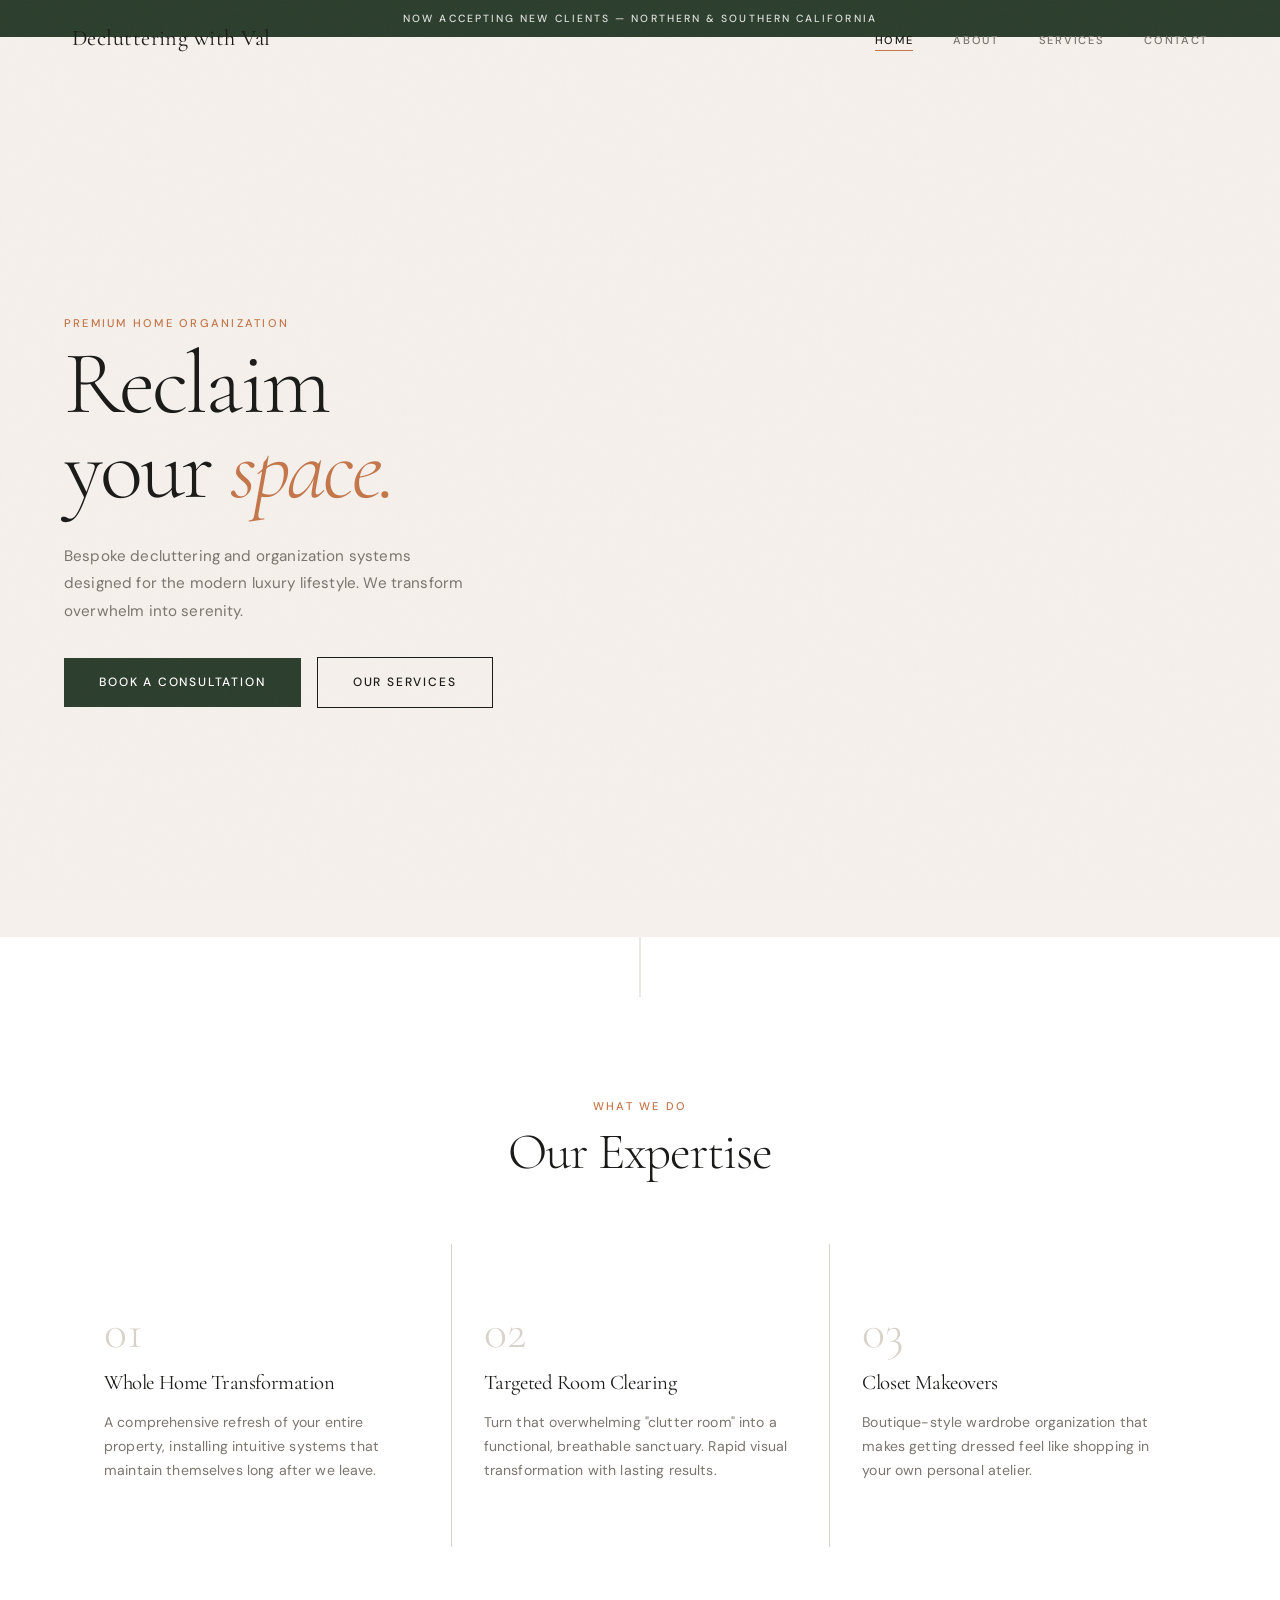
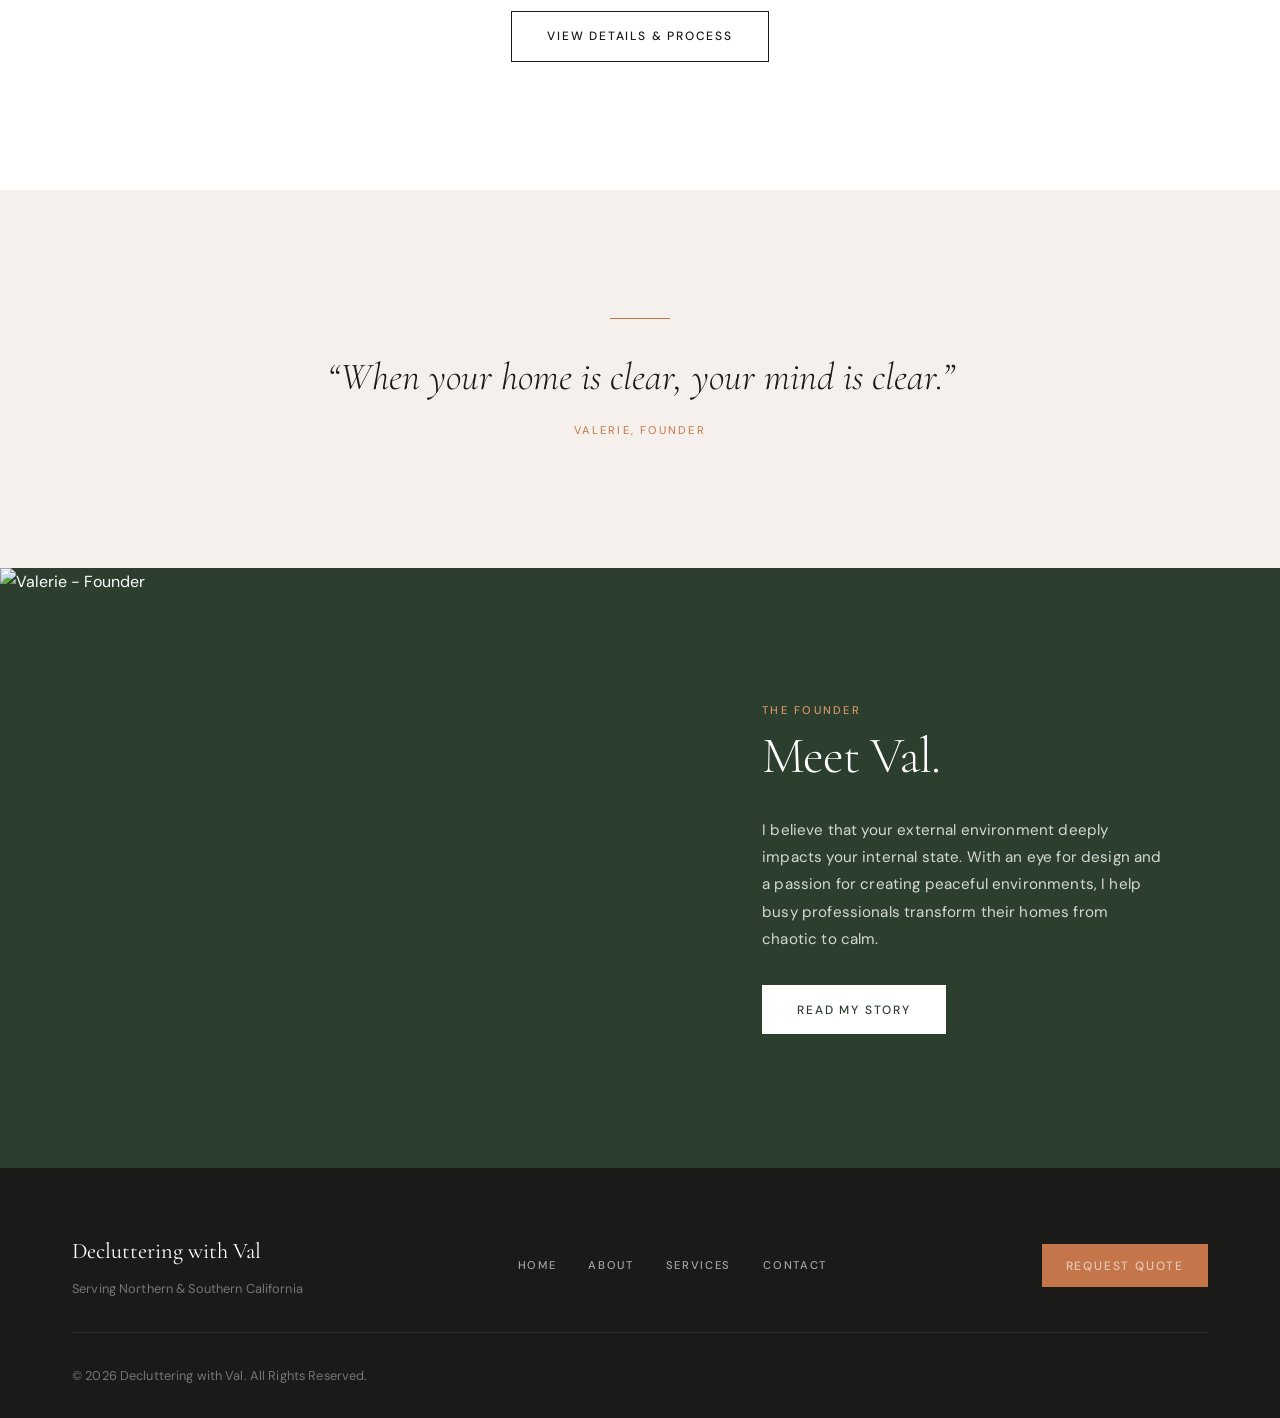
==== index.html @ b551c75f "Initial commit: Decluttering with Val website Editorial-style premium home organization site with Co" ====
<!DOCTYPE html>
<html lang="en">
<head>
    <meta charset="UTF-8">
    <meta name="viewport" content="width=device-width, initial-scale=1.0">
    <title>Decluttering with Val | Premium Home Organization in California</title>
    <meta name="description" content="Elevate your living space with 'Decluttering with Val'. High-end home organization, closet makeovers, and decluttering services in NORCAL and SOCAL.">
    <link rel="preconnect" href="https://fonts.googleapis.com">
    <link rel="preconnect" href="https://fonts.gstatic.com" crossorigin>
    <link rel="stylesheet" href="css/styles.css">

    <style>
      /* ---- Location Ticker ---- */
      .ticker {
        background-color: var(--color-primary);
        color: rgba(255,255,255,0.85);
        padding: 0.6rem 0;
        font-size: 0.65rem;
        font-weight: 500;
        text-transform: uppercase;
        letter-spacing: 0.2em;
        text-align: center;
        font-family: var(--font-body);
      }

      /* ---- Hero ---- */
      .hero {
        min-height: 100vh;
        display: grid;
        grid-template-columns: 1fr 1fr;
        position: relative;
        background-color: var(--color-bg);
      }

      .hero-text {
        display: flex;
        flex-direction: column;
        justify-content: center;
        padding: var(--space-xl) var(--space-lg);
        padding-top: calc(var(--space-xl) + 3rem);
        position: relative;
        z-index: 2;
      }

      .hero h1 {
        margin-bottom: var(--space-md);
        line-height: 0.95;
      }

      .hero h1 em {
        font-style: italic;
        color: var(--color-accent);
      }

      .hero-body {
        max-width: 400px;
        color: var(--color-text-muted);
        margin-bottom: var(--space-md);
        line-height: 1.8;
      }

      .hero-image {
        position: relative;
        overflow: hidden;
      }

      .hero-image img {
        width: 100%;
        height: 100%;
        object-fit: cover;
      }

      /* Diagonal overlay on image edge */
      .hero-image::before {
        content: '';
        position: absolute;
        top: 0;
        left: -1px;
        width: 80px;
        height: 100%;
        background: linear-gradient(to right, var(--color-bg) 0%, transparent 100%);
        z-index: 1;
      }

      .hero-actions {
        display: flex;
        gap: var(--space-sm);
        align-items: center;
      }

      /* ---- Services Grid ---- */
      .services-section {
        background-color: var(--color-surface);
        position: relative;
      }

      /* Decorative top border */
      .services-section::before {
        content: '';
        position: absolute;
        top: 0;
        left: 50%;
        transform: translateX(-50%);
        width: 1px;
        height: 60px;
        background-color: var(--color-border);
      }

      .service-card {
        padding: var(--space-lg) var(--space-md);
        border-left: 1px solid var(--color-border);
        transition: all var(--transition-speed);
        position: relative;
      }

      .service-card:first-child {
        border-left: none;
      }

      .service-card::after {
        content: '';
        position: absolute;
        bottom: 0;
        left: var(--space-md);
        right: var(--space-md);
        height: 2px;
        background-color: var(--color-accent);
        transform: scaleX(0);
        transform-origin: left;
        transition: transform 0.6s cubic-bezier(0.25, 0.46, 0.45, 0.94);
      }

      .service-card:hover::after {
        transform: scaleX(1);
      }

      .service-number {
        font-family: var(--font-display);
        font-size: 3rem;
        font-weight: 300;
        color: var(--color-border);
        line-height: 1;
        margin-bottom: var(--space-sm);
      }

      .service-card h3 {
        font-size: 1.3rem;
        margin-bottom: var(--space-sm);
      }

      .service-card p {
        color: var(--color-text-muted);
        font-size: 0.88rem;
        line-height: 1.7;
      }

      /* ---- About Teaser ---- */
      .about-teaser {
        background-color: var(--color-primary);
        color: white;
        overflow: hidden;
      }

      .about-teaser-grid {
        display: grid;
        grid-template-columns: 1.2fr 1fr;
        gap: 0;
        min-height: 600px;
      }

      .about-teaser-image {
        position: relative;
        overflow: hidden;
      }

      .about-teaser-image img {
        width: 100%;
        height: 100%;
        object-fit: cover;
        display: block;
      }

      .about-teaser-content {
        display: flex;
        flex-direction: column;
        justify-content: center;
        padding: var(--space-xl) var(--space-lg);
      }

      .about-teaser-content h2 {
        color: white;
        margin-bottom: var(--space-md);
      }

      .about-teaser-content p {
        color: rgba(255,255,255,0.8);
        margin-bottom: var(--space-md);
        line-height: 1.8;
        max-width: 400px;
      }

      .about-teaser-content .btn {
        align-self: flex-start;
      }

      /* ---- Pull Quote ---- */
      .pull-quote {
        padding: var(--space-xl) 0;
        text-align: center;
        background-color: var(--color-bg);
        position: relative;
      }

      .pull-quote blockquote {
        font-family: var(--font-display);
        font-size: clamp(1.5rem, 3vw, 2.5rem);
        font-weight: 300;
        font-style: italic;
        line-height: 1.4;
        color: var(--color-text-main);
        max-width: 700px;
        margin: 0 auto;
      }

      .pull-quote cite {
        display: block;
        font-style: normal;
        font-family: var(--font-body);
        font-size: 0.7rem;
        text-transform: uppercase;
        letter-spacing: 0.2em;
        color: var(--color-accent);
        margin-top: var(--space-sm);
      }

      /* ---- Responsive ---- */
      @media (max-width: 768px) {
        .hero {
          grid-template-columns: 1fr;
          min-height: auto;
        }
        .hero-text {
          padding: calc(var(--space-xl) + 2rem) var(--space-md) var(--space-lg);
        }
        .hero-image {
          height: 50vh;
        }
        .hero-image::before { display: none; }

        .service-card {
          border-left: none;
          border-top: 1px solid var(--color-border);
          padding: var(--space-md);
        }
        .service-card:first-child { border-top: none; }

        .about-teaser-grid {
          grid-template-columns: 1fr;
        }
        .about-teaser-image { height: 400px; }
        .about-teaser-content {
          padding: var(--space-lg) var(--space-md);
        }
      }
    </style>
</head>
<body>

    <!-- Location Ticker -->
    <div class="ticker">
        Now accepting new clients &mdash; Northern &amp; Southern California
    </div>

    <!-- Navigation -->
    <nav class="navbar">
        <div class="container flex justify-between items-center">
            <a href="index.html" class="logo">Decluttering with Val</a>
            <ul class="nav-links">
                <li><a href="index.html" class="active">Home</a></li>
                <li><a href="about.html">About</a></li>
                <li><a href="services.html">Services</a></li>
                <li><a href="contact.html">Contact</a></li>
            </ul>
            <button class="mobile-menu-btn" aria-label="Menu">&#9776;</button>
        </div>
    </nav>

    <!-- Hero -->
    <header class="hero">
        <div class="hero-text">
            <span class="label reveal">Premium Home Organization</span>
            <h1 class="reveal" data-delay="1">Reclaim<br>your <em>space.</em></h1>
            <p class="hero-body reveal" data-delay="2">
                Bespoke decluttering and organization systems designed for the modern luxury lifestyle. We transform overwhelm into serenity.
            </p>
            <div class="hero-actions reveal" data-delay="3">
                <a href="contact.html" class="btn btn-primary">Book a Consultation</a>
                <a href="services.html" class="btn btn-outline">Our Services</a>
            </div>
        </div>
        <div class="hero-image">
            <img src="https://images.unsplash.com/photo-1600585154340-be6161a56a0c?q=80&w=2670&auto=format&fit=crop" alt="Calm minimal interior">
        </div>
    </header>

    <!-- Services Overview -->
    <section class="section services-section">
        <div class="container">
            <div class="text-center mb-lg" style="padding-top: var(--space-md);">
                <span class="label reveal">What We Do</span>
                <h2 class="reveal" data-delay="1">Our Expertise</h2>
            </div>

            <div class="grid grid-cols-3">
                <div class="service-card reveal" data-delay="1">
                    <div class="service-number">01</div>
                    <h3>Whole Home Transformation</h3>
                    <p>A comprehensive refresh of your entire property, installing intuitive systems that maintain themselves long after we leave.</p>
                </div>
                <div class="service-card reveal" data-delay="2">
                    <div class="service-number">02</div>
                    <h3>Targeted Room Clearing</h3>
                    <p>Turn that overwhelming "clutter room" into a functional, breathable sanctuary. Rapid visual transformation with lasting results.</p>
                </div>
                <div class="service-card reveal" data-delay="3">
                    <div class="service-number">03</div>
                    <h3>Closet Makeovers</h3>
                    <p>Boutique-style wardrobe organization that makes getting dressed feel like shopping in your own personal atelier.</p>
                </div>
            </div>

            <div class="text-center reveal" style="margin-top: var(--space-lg);">
                <a href="services.html" class="btn btn-outline">View Details &amp; Process</a>
            </div>
        </div>
    </section>

    <!-- Pull Quote -->
    <section class="pull-quote">
        <div class="container reveal">
            <hr class="rule rule--center">
            <blockquote>
                &ldquo;When your home is clear, your mind is clear.&rdquo;
            </blockquote>
            <cite>Valerie, Founder</cite>
        </div>
    </section>

    <!-- About Teaser -->
    <section class="about-teaser">
        <div class="about-teaser-grid">
            <div class="about-teaser-image img-reveal reveal-left">
                <img src="Photos/Val/val-portrait-direct-02.jpg" alt="Valerie - Founder">
            </div>
            <div class="about-teaser-content reveal-right">
                <span class="label" style="color: var(--color-accent-light);">The Founder</span>
                <h2>Meet Val.</h2>
                <p>
                    I believe that your external environment deeply impacts your internal state. With an eye for design and a passion for creating peaceful environments, I help busy professionals transform their homes from chaotic to calm.
                </p>
                <a href="about.html" class="btn" style="background: white; color: var(--color-primary);">Read My Story</a>
            </div>
        </div>
    </section>

    <!-- Footer -->
    <footer class="footer">
        <div class="container">
            <div class="flex justify-between items-center" style="flex-wrap: wrap; gap: var(--space-md);">
                <div>
                    <div class="footer-brand">Decluttering with Val</div>
                    <p>Serving Northern &amp; Southern California</p>
                </div>
                <div class="footer-links">
                    <a href="index.html">Home</a>
                    <a href="about.html">About</a>
                    <a href="services.html">Services</a>
                    <a href="contact.html">Contact</a>
                </div>
                <div>
                    <a href="contact.html" class="btn btn-accent" style="padding: 0.7rem 1.5rem;">Request Quote</a>
                </div>
            </div>
            <hr class="footer-rule">
            <p>&copy; 2026 Decluttering with Val. All Rights Reserved.</p>
        </div>
    </footer>

    <script src="js/main.js"></script>
</body>
</html>
---- css/styles.css ----
@import url('https://fonts.googleapis.com/css2?family=Cormorant+Garamond:ital,wght@0,300;0,400;0,500;0,600;1,300;1,400&family=DM+Sans:ital,wght@0,300;0,400;0,500;1,300;1,400&display=swap');

:root {
  /* Color Palette — Warm earth + deep green */
  --color-bg: #F5F0EB;           /* Warm parchment cream */
  --color-surface: #FFFFFF;
  --color-primary: #2C3E2D;      /* Deep forest green */
  --color-primary-light: #4A6B4C;
  --color-accent: #C4764A;        /* Warm terracotta/clay */
  --color-accent-light: #D4956A;
  --color-text-main: #1A1A18;     /* Near-black warm */
  --color-text-muted: #7A756E;    /* Warm gray */
  --color-border: #D8D2CA;        /* Warm border */
  --color-dark: #1A1A18;

  /* Typography — Distinctive pairing */
  --font-display: 'Cormorant Garamond', 'Georgia', serif;
  --font-body: 'DM Sans', 'Helvetica Neue', sans-serif;

  /* Spacing */
  --space-xs: 0.5rem;
  --space-sm: 1rem;
  --space-md: 2rem;
  --space-lg: 4rem;
  --space-xl: 8rem;

  /* Other */
  --border-radius: 4px;
  --transition-speed: 0.4s;
  --max-width: 1200px;
}

/* =========================================
   Reset & Base
   ========================================= */
*, *::before, *::after {
  margin: 0;
  padding: 0;
  box-sizing: border-box;
}

html {
  font-size: 16px;
  scroll-behavior: smooth;
}

body {
  font-family: var(--font-body);
  color: var(--color-text-main);
  background-color: var(--color-bg);
  line-height: 1.7;
  -webkit-font-smoothing: antialiased;
  -moz-osx-font-smoothing: grayscale;
  overflow-x: hidden;
}

/* Grain overlay for texture */
body::after {
  content: '';
  position: fixed;
  top: 0; left: 0;
  width: 100%; height: 100%;
  pointer-events: none;
  z-index: 9999;
  opacity: 0.025;
  background-image: url("data:image/svg+xml,%3Csvg viewBox='0 0 256 256' xmlns='http://www.w3.org/2000/svg'%3E%3Cfilter id='noise'%3E%3CfeTurbulence type='fractalNoise' baseFrequency='0.9' numOctaves='4' stitchTiles='stitch'/%3E%3C/filter%3E%3Crect width='100%25' height='100%25' filter='url(%23noise)'/%3E%3C/svg%3E");
  background-repeat: repeat;
  background-size: 256px 256px;
}

::selection {
  background-color: var(--color-accent);
  color: white;
}

/* =========================================
   Typography
   ========================================= */
h1, h2, h3, h4, h5, h6 {
  font-family: var(--font-display);
  font-weight: 300;
  line-height: 1.1;
  margin-bottom: var(--space-sm);
  letter-spacing: -0.02em;
}

h1 {
  font-size: clamp(3rem, 7vw, 6rem);
  font-weight: 300;
  letter-spacing: -0.03em;
}

h2 {
  font-size: clamp(2rem, 4vw, 3.5rem);
}

h3 {
  font-size: 1.5rem;
  font-weight: 400;
}

p {
  font-size: 0.95rem;
  letter-spacing: 0.01em;
}

a {
  color: inherit;
  text-decoration: none;
  transition: color var(--transition-speed);
}

img {
  max-width: 100%;
  display: block;
}

/* =========================================
   Layout
   ========================================= */
.container {
  max-width: var(--max-width);
  margin: 0 auto;
  padding: 0 var(--space-md);
}

.container--narrow {
  max-width: 800px;
}

.section {
  padding: var(--space-xl) 0;
  position: relative;
}

/* Utility */
.text-center { text-align: center; }
.mb-xs { margin-bottom: var(--space-xs); }
.mb-sm { margin-bottom: var(--space-sm); }
.mb-md { margin-bottom: var(--space-md); }
.mb-lg { margin-bottom: var(--space-lg); }

.flex { display: flex; }
.flex-col { flex-direction: column; }
.items-center { align-items: center; }
.justify-between { justify-content: space-between; }
.justify-center { justify-content: center; }
.gap-xs { gap: var(--space-xs); }
.gap-sm { gap: var(--space-sm); }
.gap-md { gap: var(--space-md); }
.gap-lg { gap: var(--space-lg); }

.grid { display: grid; }
.grid-cols-2 { grid-template-columns: repeat(2, 1fr); }
.grid-cols-3 { grid-template-columns: repeat(3, 1fr); }
.grid-cols-4 { grid-template-columns: repeat(4, 1fr); }

/* =========================================
   Horizontal Rule — Design Element
   ========================================= */
.rule {
  display: block;
  width: 60px;
  height: 1px;
  background-color: var(--color-accent);
  border: none;
  margin-bottom: var(--space-md);
}

.rule--center {
  margin-left: auto;
  margin-right: auto;
}

/* =========================================
   Label / Eyebrow
   ========================================= */
.label {
  font-family: var(--font-body);
  font-size: 0.7rem;
  font-weight: 500;
  text-transform: uppercase;
  letter-spacing: 0.2em;
  color: var(--color-accent);
  display: block;
  margin-bottom: var(--space-xs);
}

/* =========================================
   Buttons
   ========================================= */
.btn {
  display: inline-block;
  padding: 0.9rem 2.2rem;
  font-family: var(--font-body);
  font-weight: 500;
  font-size: 0.75rem;
  text-transform: uppercase;
  letter-spacing: 0.15em;
  cursor: pointer;
  transition: all var(--transition-speed) cubic-bezier(0.25, 0.46, 0.45, 0.94);
  border: none;
  position: relative;
}

.btn-primary {
  background-color: var(--color-primary);
  color: white;
}

.btn-primary:hover {
  background-color: var(--color-primary-light);
  transform: translateY(-1px);
  box-shadow: 0 8px 24px rgba(44, 62, 45, 0.15);
}

.btn-outline {
  background-color: transparent;
  border: 1px solid currentColor;
  color: var(--color-text-main);
}

.btn-outline:hover {
  background-color: var(--color-text-main);
  color: var(--color-bg);
}

.btn-accent {
  background-color: var(--color-accent);
  color: white;
}

.btn-accent:hover {
  background-color: var(--color-accent-light);
  transform: translateY(-1px);
}

/* =========================================
   Navigation
   ========================================= */
.navbar {
  position: fixed;
  top: 0;
  width: 100%;
  z-index: 100;
  padding: 1.2rem 0;
  transition: all 0.5s cubic-bezier(0.25, 0.46, 0.45, 0.94);
  background-color: transparent;
}

.navbar.scrolled {
  background-color: rgba(245, 240, 235, 0.92);
  backdrop-filter: blur(12px);
  -webkit-backdrop-filter: blur(12px);
  padding: 0.8rem 0;
  box-shadow: 0 1px 0 rgba(0,0,0,0.05);
}

.navbar .logo {
  font-family: var(--font-display);
  font-size: 1.4rem;
  font-weight: 400;
  letter-spacing: 0.02em;
  color: var(--color-text-main);
}

.nav-links {
  display: flex;
  gap: 2.5rem;
  list-style: none;
  align-items: center;
}

.nav-links a {
  font-family: var(--font-body);
  font-size: 0.7rem;
  font-weight: 500;
  text-transform: uppercase;
  letter-spacing: 0.15em;
  color: var(--color-text-muted);
  position: relative;
  padding-bottom: 2px;
}

.nav-links a::after {
  content: '';
  position: absolute;
  width: 0;
  height: 1px;
  bottom: -2px;
  left: 0;
  background-color: var(--color-accent);
  transition: width 0.5s cubic-bezier(0.25, 0.46, 0.45, 0.94);
}

.nav-links a:hover,
.nav-links a.active {
  color: var(--color-text-main);
}

.nav-links a:hover::after,
.nav-links a.active::after {
  width: 100%;
}

/* Mobile menu button */
.mobile-menu-btn {
  display: none;
  background: none;
  border: none;
  font-size: 1.3rem;
  cursor: pointer;
  color: var(--color-text-main);
  padding: 0.5rem;
}

/* =========================================
   Footer
   ========================================= */
.footer {
  background-color: var(--color-dark);
  color: rgba(255,255,255,0.6);
  padding: var(--space-lg) 0 var(--space-md);
}

.footer a {
  color: rgba(255,255,255,0.6);
  transition: color var(--transition-speed);
}

.footer a:hover {
  color: white;
}

.footer p {
  color: rgba(255,255,255,0.4);
  font-size: 0.8rem;
}

.footer-brand {
  font-family: var(--font-display);
  font-size: 1.4rem;
  color: white;
  margin-bottom: var(--space-xs);
}

.footer-rule {
  width: 100%;
  height: 1px;
  background-color: rgba(255,255,255,0.08);
  border: none;
  margin: var(--space-md) 0;
}

.footer-links {
  display: flex;
  gap: var(--space-md);
}

.footer-links a {
  font-size: 0.7rem;
  text-transform: uppercase;
  letter-spacing: 0.15em;
  font-weight: 500;
}

/* =========================================
   Animations
   ========================================= */
.reveal {
  opacity: 0;
  transform: translateY(30px);
  transition: opacity 1s cubic-bezier(0.25, 0.46, 0.45, 0.94),
              transform 1s cubic-bezier(0.25, 0.46, 0.45, 0.94);
}

.reveal.visible {
  opacity: 1;
  transform: translateY(0);
}

/* Stagger children */
.reveal[data-delay="1"] { transition-delay: 0.1s; }
.reveal[data-delay="2"] { transition-delay: 0.2s; }
.reveal[data-delay="3"] { transition-delay: 0.3s; }
.reveal[data-delay="4"] { transition-delay: 0.4s; }
.reveal[data-delay="5"] { transition-delay: 0.5s; }

/* Slide from left */
.reveal-left {
  opacity: 0;
  transform: translateX(-40px);
  transition: opacity 1s cubic-bezier(0.25, 0.46, 0.45, 0.94),
              transform 1s cubic-bezier(0.25, 0.46, 0.45, 0.94);
}
.reveal-left.visible {
  opacity: 1;
  transform: translateX(0);
}

/* Slide from right */
.reveal-right {
  opacity: 0;
  transform: translateX(40px);
  transition: opacity 1s cubic-bezier(0.25, 0.46, 0.45, 0.94),
              transform 1s cubic-bezier(0.25, 0.46, 0.45, 0.94);
}
.reveal-right.visible {
  opacity: 1;
  transform: translateX(0);
}

/* Scale reveal for images */
.img-reveal {
  overflow: hidden;
  position: relative;
}

.img-reveal img {
  transition: transform 0.8s cubic-bezier(0.25, 0.46, 0.45, 0.94);
  transform: scale(1.08);
}

.img-reveal.visible img {
  transform: scale(1);
}

.img-reveal:hover img {
  transform: scale(1.03);
}

/* Compatibility with old class */
.fade-in {
  opacity: 0;
  transform: translateY(30px);
  transition: opacity 1s cubic-bezier(0.25, 0.46, 0.45, 0.94),
              transform 1s cubic-bezier(0.25, 0.46, 0.45, 0.94);
}

.fade-in.visible {
  opacity: 1;
  transform: translateY(0);
}

/* Image wrapper */
.img-wrapper {
  overflow: hidden;
  border-radius: var(--border-radius);
}

.img-wrapper img {
  transition: transform 0.8s cubic-bezier(0.25, 0.46, 0.45, 0.94);
}

.img-wrapper:hover img {
  transform: scale(1.03);
}

/* =========================================
   Responsive
   ========================================= */
@media (max-width: 768px) {
  h1 { font-size: 2.8rem; }
  h2 { font-size: 2rem; }

  .grid-cols-2, .grid-cols-3, .grid-cols-4 {
    grid-template-columns: 1fr;
  }

  .section { padding: var(--space-lg) 0; }

  .nav-links {
    display: none;
  }

  .mobile-menu-btn {
    display: block;
  }

  .nav-links.active {
    display: flex;
    flex-direction: column;
    position: absolute;
    top: 100%;
    left: 0;
    width: 100%;
    background-color: rgba(245, 240, 235, 0.98);
    backdrop-filter: blur(12px);
    padding: var(--space-md);
    gap: var(--space-sm);
    box-shadow: 0 10px 30px rgba(0,0,0,0.05);
  }

  .footer-links {
    flex-direction: column;
    gap: var(--space-sm);
  }
}
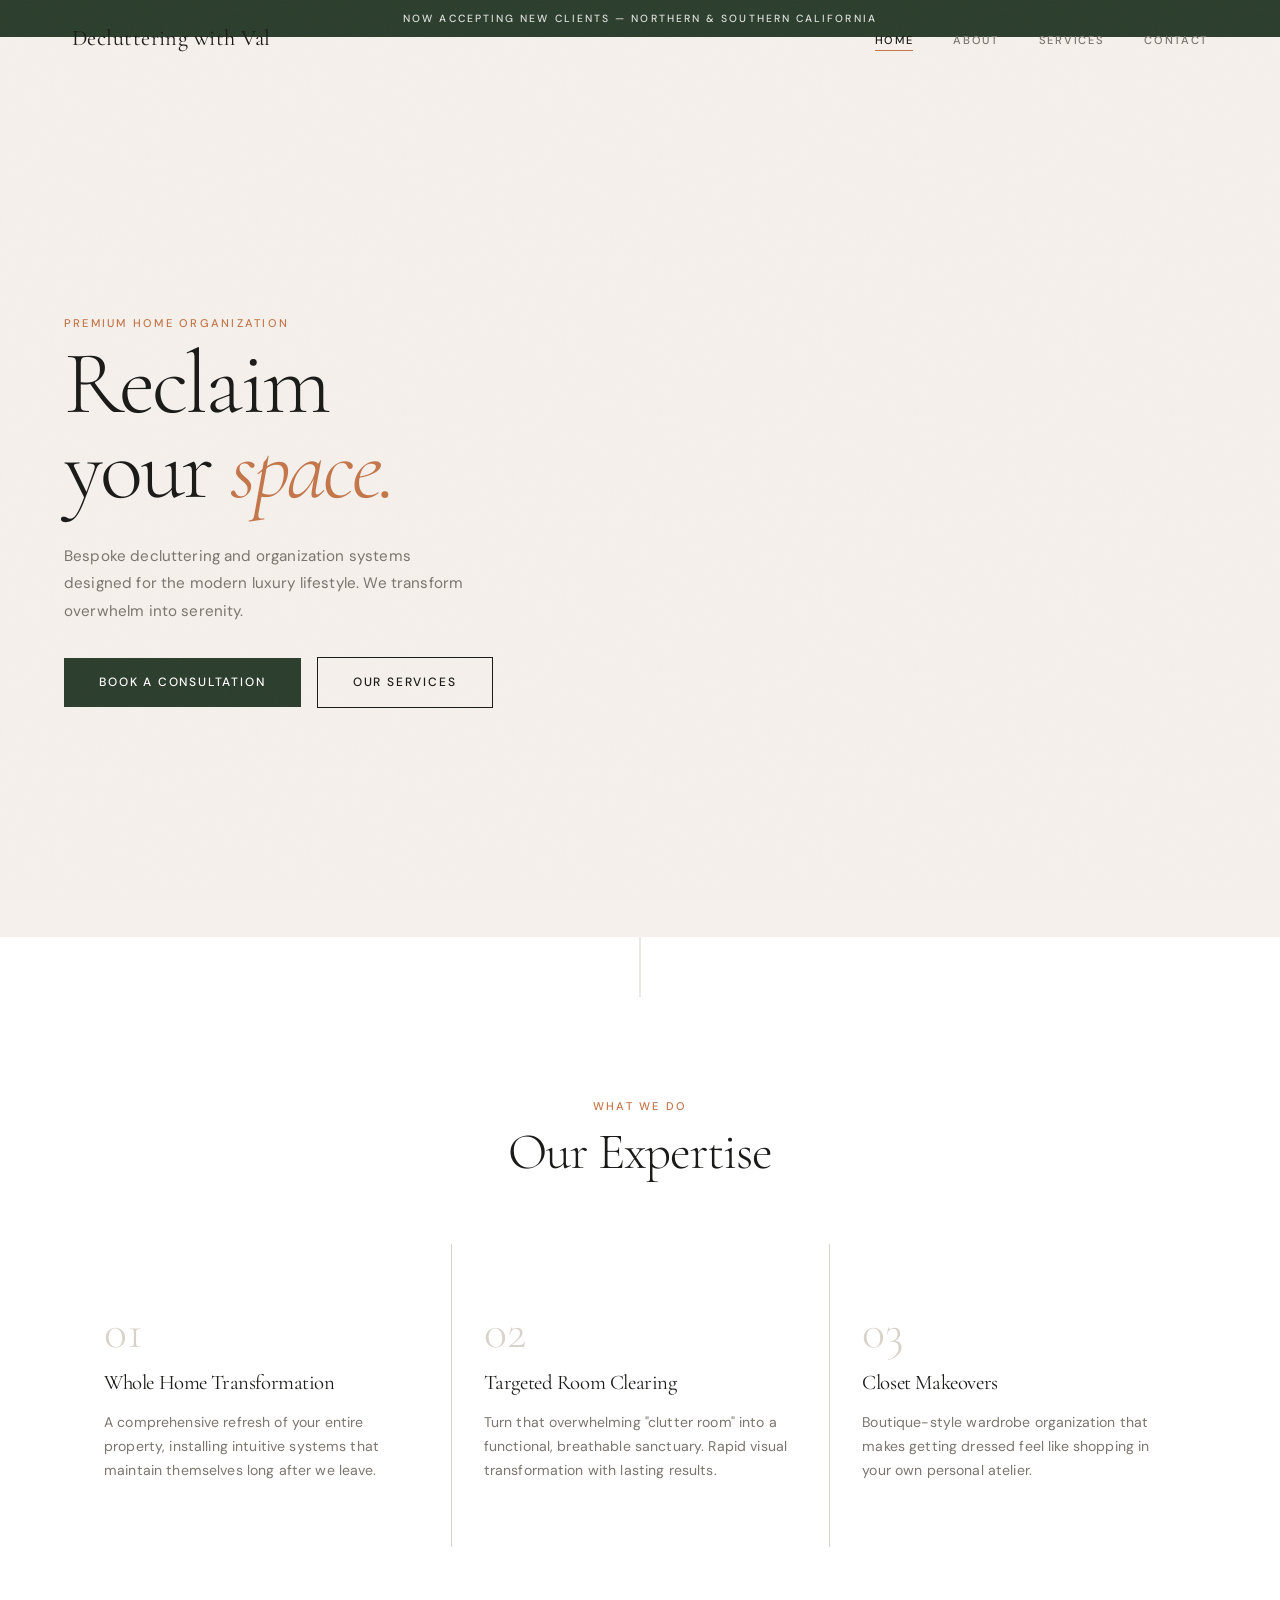
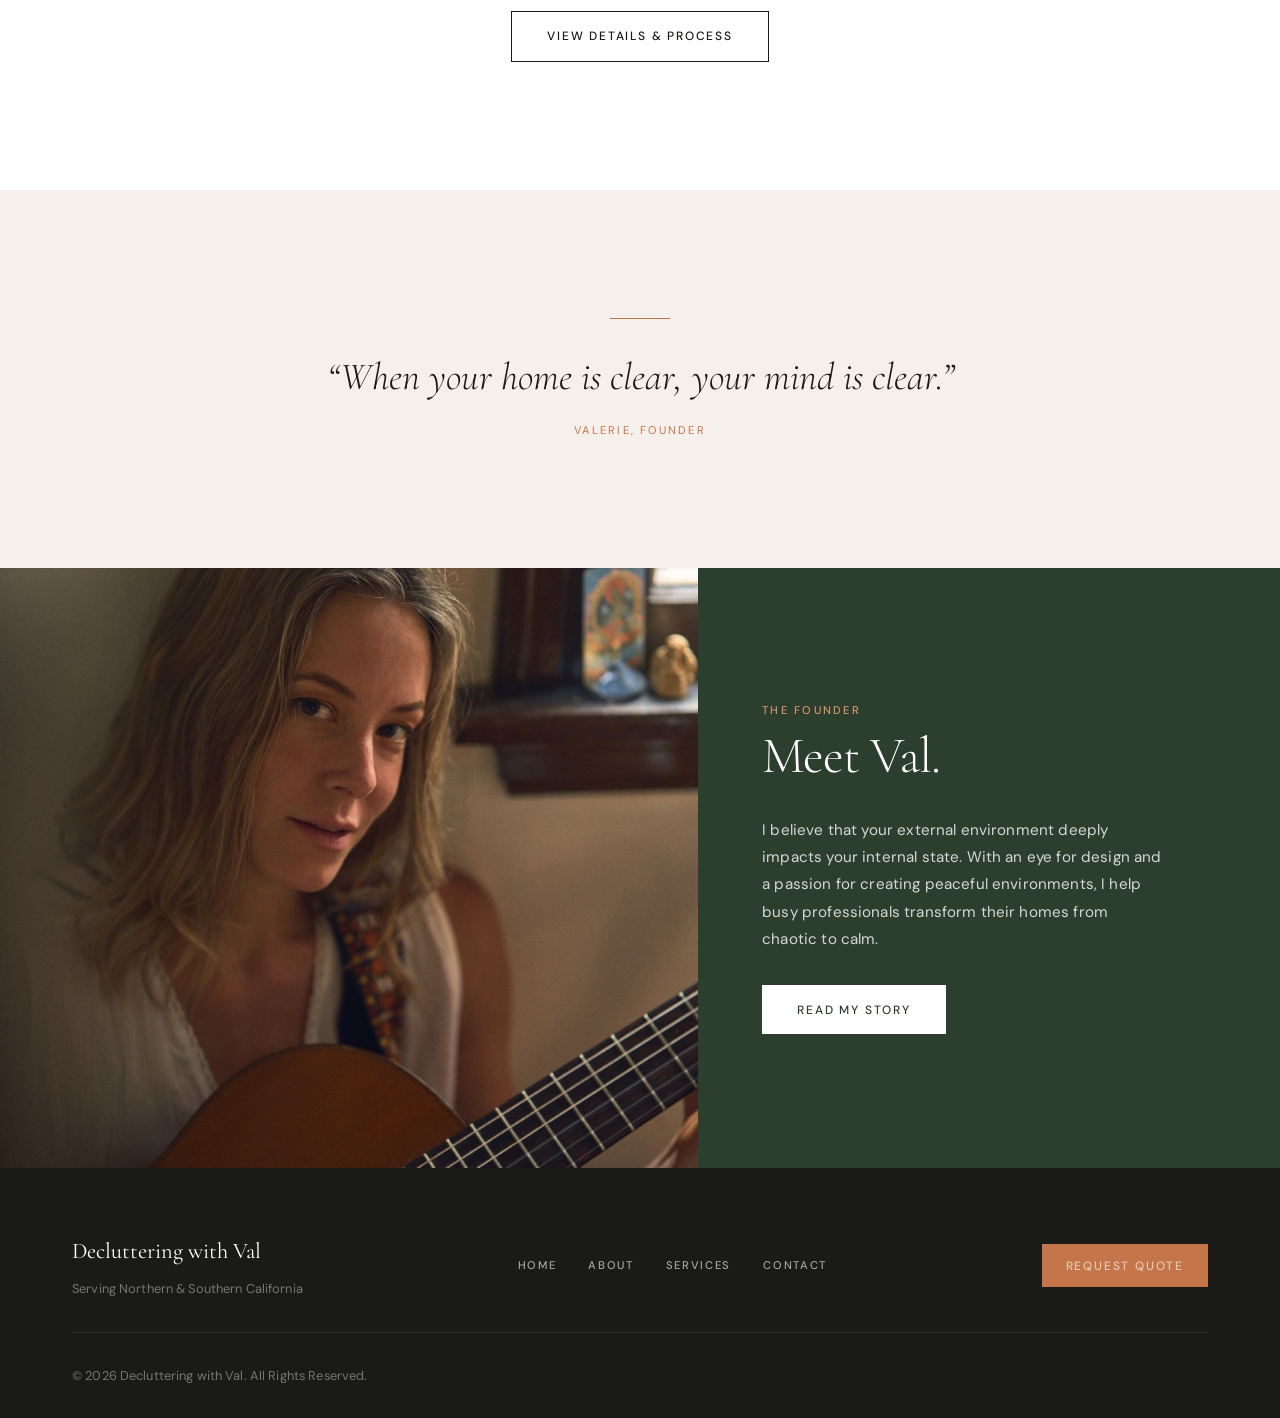
==== commit 11dab1a0: "Add web-optimized images, update paths Resized and compressed Val photos from 20MB to ~150KB each. U" ====
--- a/index.html
+++ b/index.html
@@ -350,7 +350,7 @@
     <section class="about-teaser">
         <div class="about-teaser-grid">
             <div class="about-teaser-image img-reveal reveal-left">
-                <img src="Photos/Val/val-portrait-direct-02.jpg" alt="Valerie - Founder">
+                <img src="images/val-portrait-direct-02.jpg" alt="Valerie - Founder">
             </div>
             <div class="about-teaser-content reveal-right">
                 <span class="label" style="color: var(--color-accent-light);">The Founder</span>
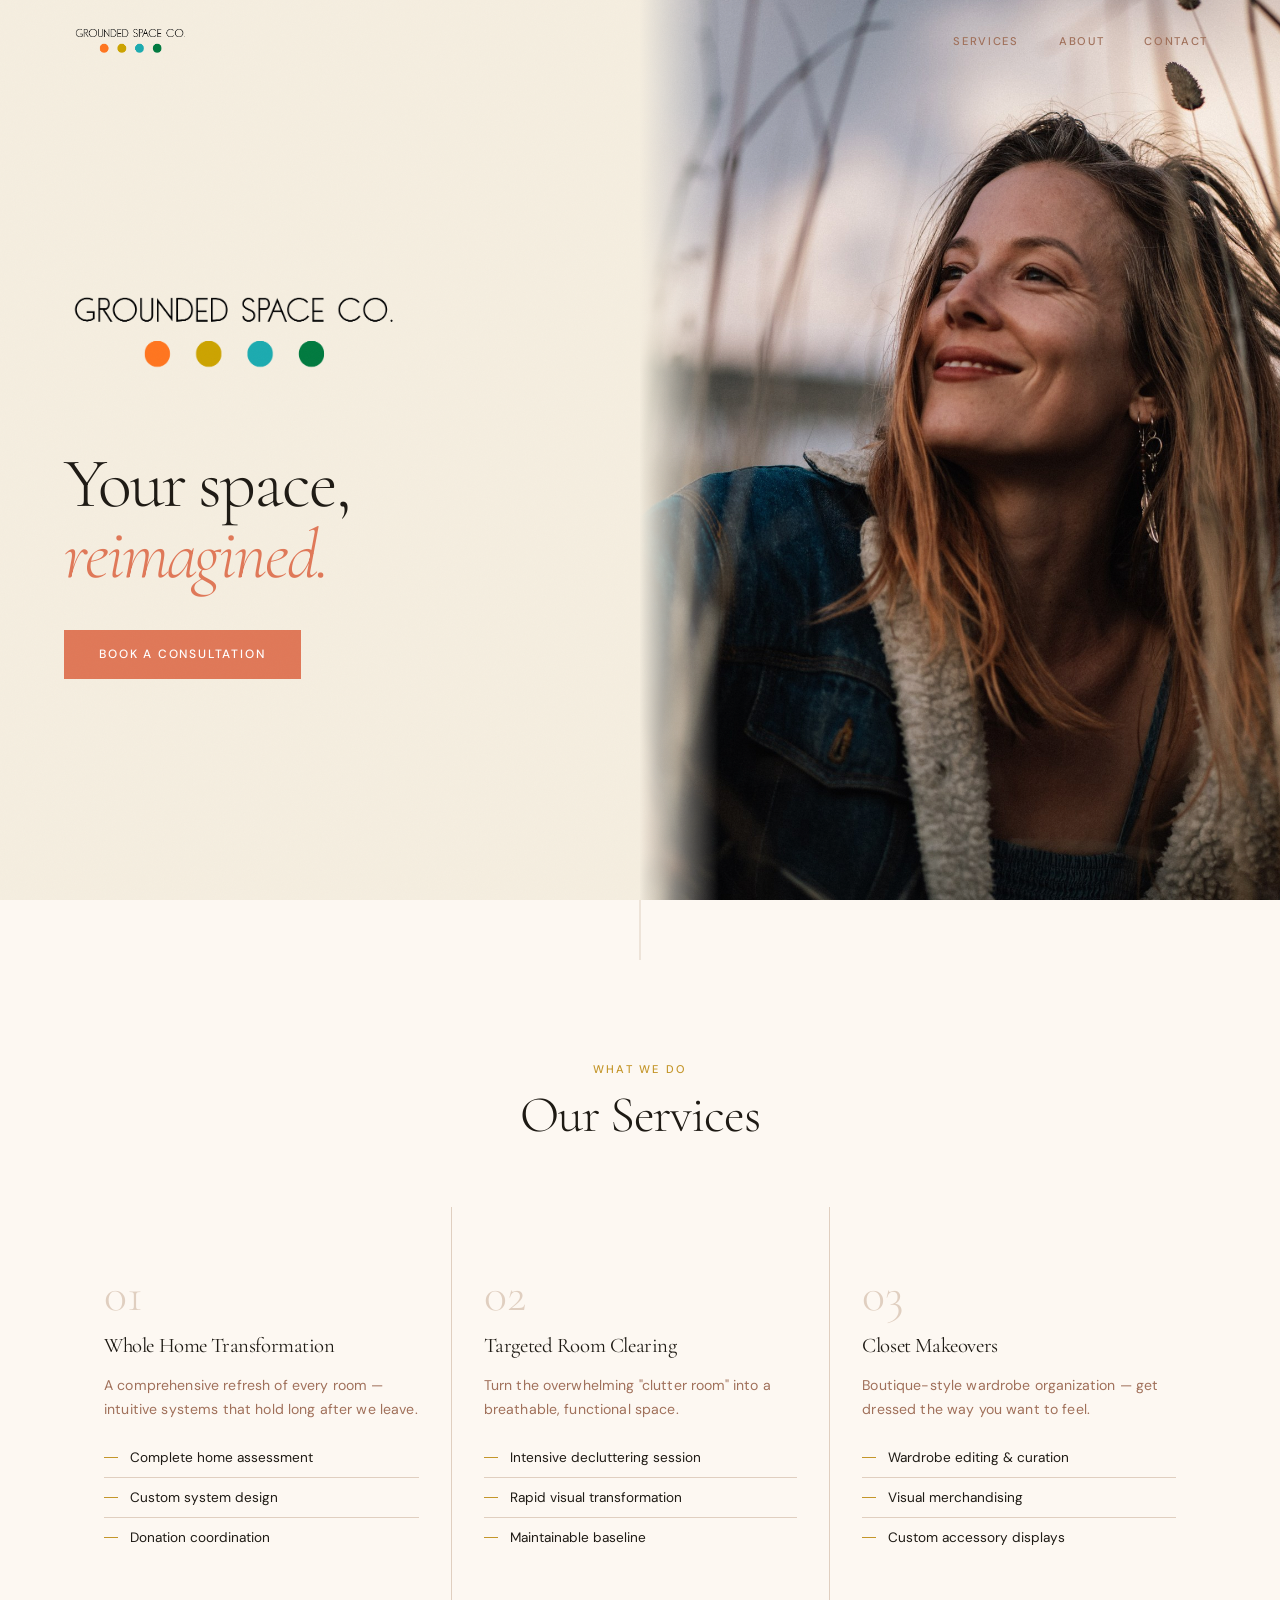
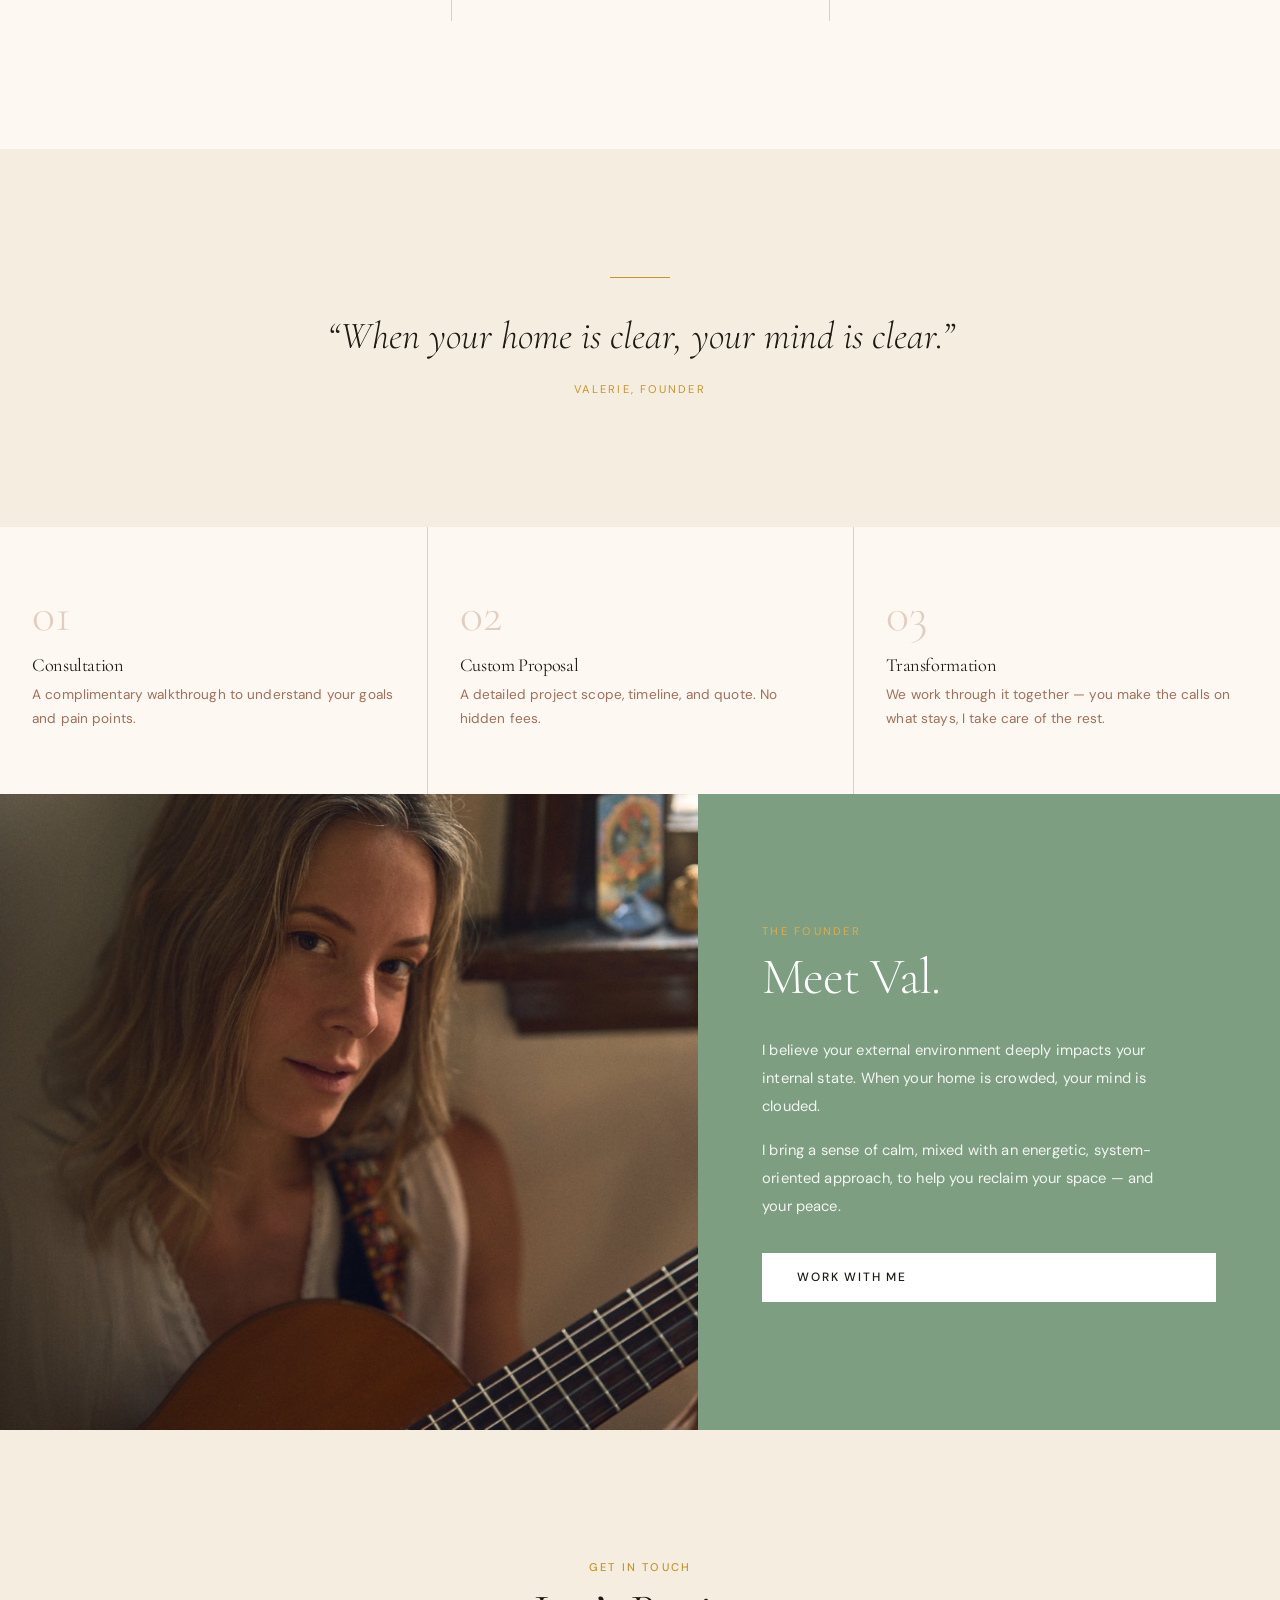
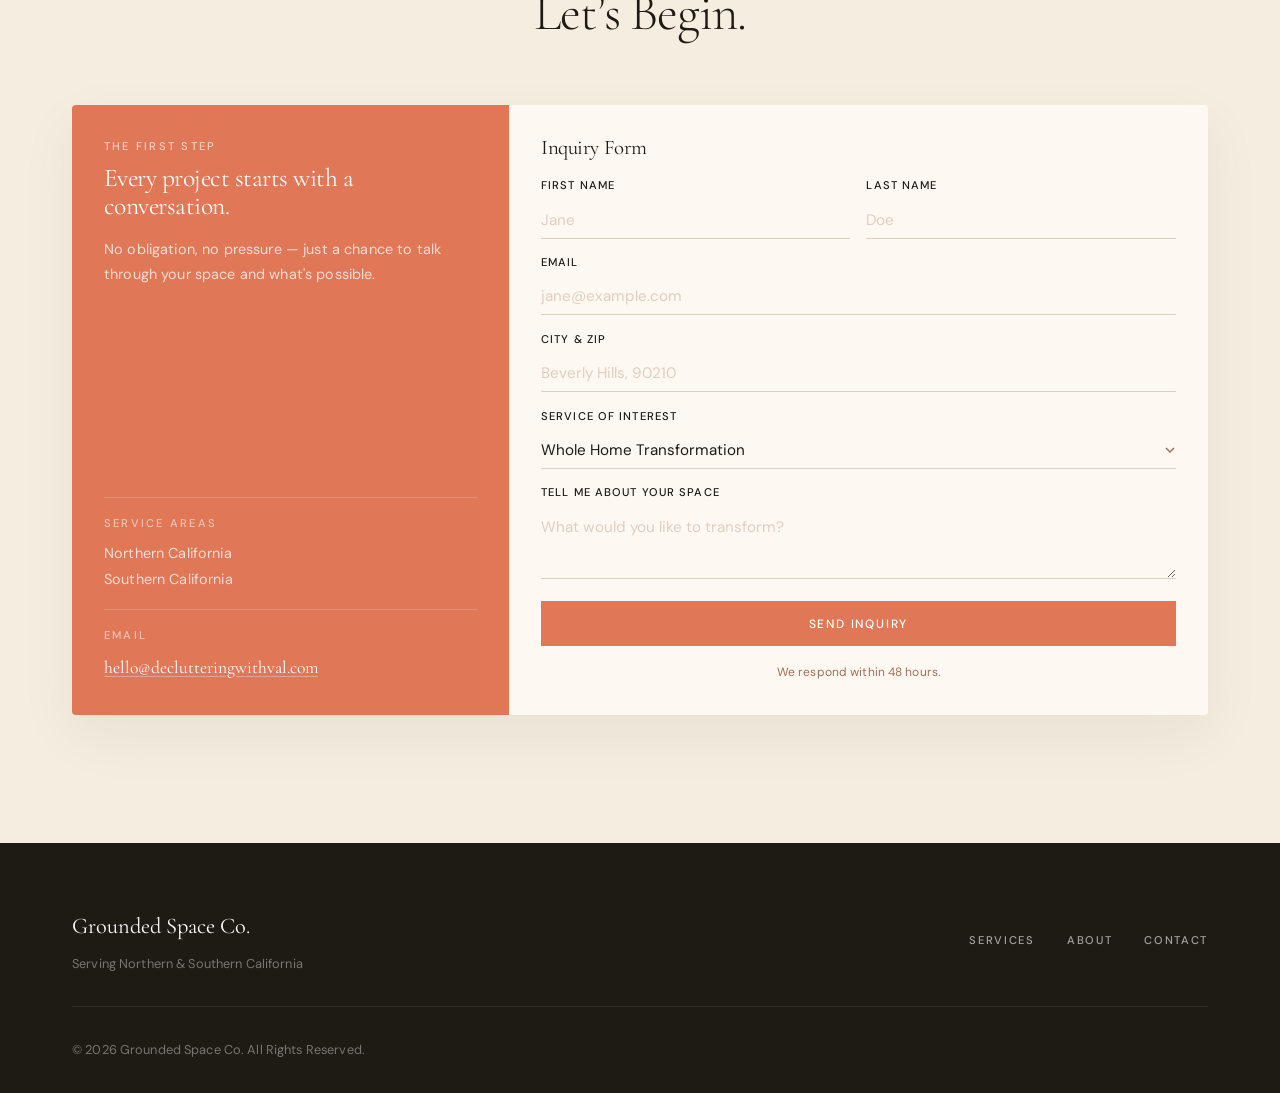
==== commit 0ae4f869: "Rebrand to 5PM palette, single-page layout, transparent logo - Redesign to coral/amber/sage brand pa" ====
--- a/index.html
+++ b/index.html
@@ -3,24 +3,27 @@
 <head>
     <meta charset="UTF-8">
     <meta name="viewport" content="width=device-width, initial-scale=1.0">
-    <title>Decluttering with Val | Premium Home Organization in California</title>
-    <meta name="description" content="Elevate your living space with 'Decluttering with Val'. High-end home organization, closet makeovers, and decluttering services in NORCAL and SOCAL.">
+    <title>Grounded Space Co. | Home Organization in California</title>
+    <meta name="description" content="Grounded Space Co. — premium home organization, closet makeovers, and decluttering services across Northern and Southern California.">
     <link rel="preconnect" href="https://fonts.googleapis.com">
     <link rel="preconnect" href="https://fonts.gstatic.com" crossorigin>
     <link rel="stylesheet" href="css/styles.css">
 
     <style>
-      /* ---- Location Ticker ---- */
-      .ticker {
-        background-color: var(--color-primary);
-        color: rgba(255,255,255,0.85);
-        padding: 0.6rem 0;
-        font-size: 0.65rem;
-        font-weight: 500;
-        text-transform: uppercase;
-        letter-spacing: 0.2em;
-        text-align: center;
-        font-family: var(--font-body);
+
+      /* ---- Nav logo visibility ---- */
+      .nav-logo img {
+        height: 40px;
+        width: auto;
+        display: block;
+        opacity: 0;
+        pointer-events: none;
+        transition: opacity 0.4s ease;
+      }
+
+      .nav-logo-visible img {
+        opacity: 1;
+        pointer-events: auto;
       }
 
       /* ---- Hero ---- */
@@ -42,21 +45,23 @@
         z-index: 2;
       }
 
+      .hero-logo {
+        display: block;
+        width: 340px;
+        max-width: 90%;
+        margin-bottom: var(--space-lg);
+      }
+
       .hero h1 {
+        font-size: clamp(2.8rem, 5.5vw, 5rem);
+        line-height: 1.0;
         margin-bottom: var(--space-md);
-        line-height: 0.95;
+        letter-spacing: -0.03em;
       }
 
       .hero h1 em {
         font-style: italic;
-        color: var(--color-accent);
-      }
-
-      .hero-body {
-        max-width: 400px;
-        color: var(--color-text-muted);
-        margin-bottom: var(--space-md);
-        line-height: 1.8;
+        color: var(--color-primary);
       }
 
       .hero-image {
@@ -70,39 +75,27 @@
         object-fit: cover;
       }
 
-      /* Diagonal overlay on image edge */
       .hero-image::before {
         content: '';
         position: absolute;
-        top: 0;
-        left: -1px;
-        width: 80px;
-        height: 100%;
+        top: 0; left: -1px;
+        width: 80px; height: 100%;
         background: linear-gradient(to right, var(--color-bg) 0%, transparent 100%);
         z-index: 1;
       }
 
-      .hero-actions {
-        display: flex;
-        gap: var(--space-sm);
-        align-items: center;
-      }
-
-      /* ---- Services Grid ---- */
+      /* ---- Services ---- */
       .services-section {
         background-color: var(--color-surface);
         position: relative;
       }
 
-      /* Decorative top border */
       .services-section::before {
         content: '';
         position: absolute;
-        top: 0;
-        left: 50%;
+        top: 0; left: 50%;
         transform: translateX(-50%);
-        width: 1px;
-        height: 60px;
+        width: 1px; height: 60px;
         background-color: var(--color-border);
       }
 
@@ -113,26 +106,21 @@
         position: relative;
       }
 
-      .service-card:first-child {
-        border-left: none;
-      }
+      .service-card:first-child { border-left: none; }
 
       .service-card::after {
         content: '';
         position: absolute;
         bottom: 0;
-        left: var(--space-md);
-        right: var(--space-md);
+        left: var(--space-md); right: var(--space-md);
         height: 2px;
-        background-color: var(--color-accent);
+        background-color: var(--color-primary);
         transform: scaleX(0);
         transform-origin: left;
         transition: transform 0.6s cubic-bezier(0.25, 0.46, 0.45, 0.94);
       }
 
-      .service-card:hover::after {
-        transform: scaleX(1);
-      }
+      .service-card:hover::after { transform: scaleX(1); }
 
       .service-number {
         font-family: var(--font-display);
@@ -143,10 +131,7 @@
         margin-bottom: var(--space-sm);
       }
 
-      .service-card h3 {
-        font-size: 1.3rem;
-        margin-bottom: var(--space-sm);
-      }
+      .service-card h3 { font-size: 1.3rem; margin-bottom: var(--space-sm); }
 
       .service-card p {
         color: var(--color-text-muted);
@@ -154,53 +139,28 @@
         line-height: 1.7;
       }
 
-      /* ---- About Teaser ---- */
-      .about-teaser {
-        background-color: var(--color-primary);
-        color: white;
-        overflow: hidden;
-      }
-
-      .about-teaser-grid {
-        display: grid;
-        grid-template-columns: 1.2fr 1fr;
-        gap: 0;
-        min-height: 600px;
-      }
-
-      .about-teaser-image {
-        position: relative;
-        overflow: hidden;
-      }
-
-      .about-teaser-image img {
-        width: 100%;
-        height: 100%;
-        object-fit: cover;
-        display: block;
-      }
-
-      .about-teaser-content {
+      .service-features {
+        list-style: none;
+        padding: 0;
+        margin-top: var(--space-sm);
+      }
+
+      .service-features li {
+        padding: 0.5rem 0;
+        border-bottom: 1px solid var(--color-border);
+        font-size: 0.85rem;
+        color: var(--color-text-main);
         display: flex;
-        flex-direction: column;
-        justify-content: center;
-        padding: var(--space-xl) var(--space-lg);
-      }
-
-      .about-teaser-content h2 {
-        color: white;
-        margin-bottom: var(--space-md);
-      }
-
-      .about-teaser-content p {
-        color: rgba(255,255,255,0.8);
-        margin-bottom: var(--space-md);
-        line-height: 1.8;
-        max-width: 400px;
-      }
-
-      .about-teaser-content .btn {
-        align-self: flex-start;
+        align-items: center;
+        gap: 0.75rem;
+      }
+
+      .service-features li:last-child { border-bottom: none; }
+
+      .feature-dash {
+        width: 14px; height: 1px;
+        background-color: var(--color-accent);
+        flex-shrink: 0;
       }
 
       /* ---- Pull Quote ---- */
@@ -208,7 +168,6 @@
         padding: var(--space-xl) 0;
         text-align: center;
         background-color: var(--color-bg);
-        position: relative;
       }
 
       .pull-quote blockquote {
@@ -233,104 +192,293 @@
         margin-top: var(--space-sm);
       }
 
+      /* ---- About / Meet Val ---- */
+      .about-section {
+        background-color: #7D9E80;
+        color: white;
+        overflow: hidden;
+      }
+
+      .about-grid {
+        display: grid;
+        grid-template-columns: 1.2fr 1fr;
+        min-height: 600px;
+      }
+
+      .about-image {
+        position: relative;
+        overflow: hidden;
+      }
+
+      .about-image img {
+        width: 100%; height: 100%;
+        object-fit: cover;
+        display: block;
+      }
+
+      .about-content {
+        display: flex;
+        flex-direction: column;
+        justify-content: center;
+        padding: var(--space-xl) var(--space-lg);
+      }
+
+      .about-content h2 { color: white; margin-bottom: var(--space-md); }
+
+      .about-content p {
+        color: rgba(255,255,255,0.9);
+        line-height: 1.9;
+        margin-bottom: var(--space-sm);
+        max-width: 400px;
+        font-size: 0.92rem;
+      }
+
+      /* ---- Process steps (inside about) ---- */
+      .process-grid {
+        display: grid;
+        grid-template-columns: repeat(3, 1fr);
+        gap: 0;
+        background-color: var(--color-surface);
+      }
+
+      .process-step {
+        padding: var(--space-lg) var(--space-md);
+        border-left: 1px solid var(--color-border);
+      }
+
+      .process-step:first-child { border-left: none; }
+
+      .process-step-number {
+        font-family: var(--font-display);
+        font-size: 3rem;
+        font-weight: 300;
+        color: var(--color-border);
+        line-height: 1;
+        margin-bottom: var(--space-sm);
+      }
+
+      .process-step h3 { font-size: 1.15rem; margin-bottom: 0.5rem; }
+
+      .process-step p {
+        color: var(--color-text-muted);
+        font-size: 0.85rem;
+        line-height: 1.7;
+      }
+
+      /* ---- Contact ---- */
+      .contact-section {
+        background-color: var(--color-bg);
+      }
+
+      .contact-layout {
+        display: grid;
+        grid-template-columns: 1fr 1.6fr;
+        border-radius: var(--border-radius);
+        overflow: hidden;
+        box-shadow: 0 20px 60px rgba(0,0,0,0.06);
+      }
+
+      .contact-info {
+        background-color: var(--color-primary);
+        color: white;
+        padding: var(--space-md);
+        display: flex;
+        flex-direction: column;
+        justify-content: space-between;
+      }
+
+      .contact-info .label { color: rgba(255,255,255,0.65); }
+
+      .contact-info h3 {
+        color: white;
+        font-size: 1.6rem;
+        margin-bottom: var(--space-sm);
+      }
+
+      .contact-info p {
+        color: rgba(255,255,255,0.75);
+        font-size: 0.9rem;
+        line-height: 1.8;
+        margin-bottom: var(--space-md);
+      }
+
+      .contact-info-item {
+        border-top: 1px solid rgba(255,255,255,0.15);
+        padding-top: var(--space-sm);
+        margin-top: var(--space-sm);
+      }
+
+      .contact-info-email {
+        font-family: var(--font-display);
+        font-size: 1.1rem;
+        color: white;
+        text-decoration: underline;
+        text-underline-offset: 3px;
+        text-decoration-color: rgba(255,255,255,0.3);
+        transition: text-decoration-color var(--transition-speed);
+      }
+
+      .contact-info-email:hover { text-decoration-color: white; }
+
+      .contact-form-panel {
+        background-color: var(--color-surface);
+        padding: var(--space-md);
+      }
+
+      .contact-form-panel h3 { margin-bottom: var(--space-sm); font-size: 1.3rem; }
+
+      .form-row { display: grid; grid-template-columns: 1fr 1fr; gap: var(--space-sm); }
+
+      .form-group { margin-bottom: 0.9rem; }
+
+      .form-group label {
+        display: block;
+        margin-bottom: 0.4rem;
+        font-weight: 500;
+        color: var(--color-text-main);
+        font-size: 0.7rem;
+        text-transform: uppercase;
+        letter-spacing: 0.1em;
+      }
+
+      .form-control {
+        width: 100%;
+        padding: 0.5rem 0;
+        border: none;
+        border-bottom: 1px solid var(--color-border);
+        border-radius: 0;
+        font-family: var(--font-body);
+        font-size: 0.95rem;
+        background-color: transparent;
+        color: var(--color-text-main);
+        transition: border-color var(--transition-speed);
+      }
+
+      .form-control:focus {
+        outline: none;
+        border-bottom-color: var(--color-primary);
+      }
+
+      .form-control::placeholder { color: var(--color-border); }
+
+      select.form-control {
+        cursor: pointer;
+        -webkit-appearance: none;
+        appearance: none;
+        background-image: url("data:image/svg+xml,%3Csvg xmlns='http://www.w3.org/2000/svg' width='12' height='12' viewBox='0 0 12 12'%3E%3Cpath d='M2 4l4 4 4-4' fill='none' stroke='%23A0705A' stroke-width='1.5'/%3E%3C/svg%3E");
+        background-repeat: no-repeat;
+        background-position: right 0 center;
+        padding-right: 1.5rem;
+      }
+
+      textarea.form-control { resize: vertical; min-height: 70px; }
+
+      .form-note {
+        text-align: center;
+        font-size: 0.75rem;
+        color: var(--color-text-muted);
+        margin-top: var(--space-sm);
+      }
+
+      /* ---- Footer ---- */
+      .footer {
+        background-color: #1E1A14;
+      }
+
       /* ---- Responsive ---- */
       @media (max-width: 768px) {
-        .hero {
-          grid-template-columns: 1fr;
-          min-height: auto;
-        }
-        .hero-text {
-          padding: calc(var(--space-xl) + 2rem) var(--space-md) var(--space-lg);
-        }
-        .hero-image {
-          height: 50vh;
-        }
+        .hero { grid-template-columns: 1fr; min-height: auto; }
+        .hero-text { padding: calc(var(--space-xl) + 2rem) var(--space-md) var(--space-lg); }
+        .hero-logo { width: 240px; }
+        .hero-image { height: 50vh; }
         .hero-image::before { display: none; }
 
-        .service-card {
-          border-left: none;
-          border-top: 1px solid var(--color-border);
-          padding: var(--space-md);
-        }
+        .service-card { border-left: none; border-top: 1px solid var(--color-border); padding: var(--space-md); }
         .service-card:first-child { border-top: none; }
 
-        .about-teaser-grid {
-          grid-template-columns: 1fr;
-        }
-        .about-teaser-image { height: 400px; }
-        .about-teaser-content {
-          padding: var(--space-lg) var(--space-md);
-        }
+        .about-grid { grid-template-columns: 1fr; }
+        .about-image { height: 400px; }
+        .about-content { padding: var(--space-lg) var(--space-md); }
+
+        .process-grid { grid-template-columns: 1fr; }
+        .process-step { border-left: none; border-top: 1px solid var(--color-border); padding: var(--space-md); }
+        .process-step:first-child { border-top: none; }
+
+        .contact-layout { grid-template-columns: 1fr; }
+        .form-row { grid-template-columns: 1fr; }
       }
     </style>
 </head>
 <body>
 
-    <!-- Location Ticker -->
-    <div class="ticker">
-        Now accepting new clients &mdash; Northern &amp; Southern California
-    </div>
-
     <!-- Navigation -->
-    <nav class="navbar">
+    <nav class="navbar" id="navbar">
         <div class="container flex justify-between items-center">
-            <a href="index.html" class="logo">Decluttering with Val</a>
+            <a href="#top" class="nav-logo" id="navLogo">
+                <img src="resources/logo-transparent.png?v=2" alt="Grounded Space Co.">
+            </a>
             <ul class="nav-links">
-                <li><a href="index.html" class="active">Home</a></li>
-                <li><a href="about.html">About</a></li>
-                <li><a href="services.html">Services</a></li>
-                <li><a href="contact.html">Contact</a></li>
+                <li><a href="#services">Services</a></li>
+                <li><a href="#about">About</a></li>
+                <li><a href="#contact">Contact</a></li>
             </ul>
             <button class="mobile-menu-btn" aria-label="Menu">&#9776;</button>
         </div>
     </nav>
 
     <!-- Hero -->
-    <header class="hero">
+    <header class="hero" id="hero">
         <div class="hero-text">
-            <span class="label reveal">Premium Home Organization</span>
-            <h1 class="reveal" data-delay="1">Reclaim<br>your <em>space.</em></h1>
-            <p class="hero-body reveal" data-delay="2">
-                Bespoke decluttering and organization systems designed for the modern luxury lifestyle. We transform overwhelm into serenity.
-            </p>
-            <div class="hero-actions reveal" data-delay="3">
-                <a href="contact.html" class="btn btn-primary">Book a Consultation</a>
-                <a href="services.html" class="btn btn-outline">Our Services</a>
+            <img src="resources/logo-transparent.png?v=2" alt="Grounded Space Co." class="hero-logo reveal">
+            <h1 class="reveal" data-delay="1">Your space,<br><em>reimagined.</em></h1>
+            <div class="reveal" data-delay="2" style="margin-top: 0.5rem;">
+                <a href="#contact" class="btn btn-primary">Book a Consultation</a>
             </div>
         </div>
         <div class="hero-image">
-            <img src="https://images.unsplash.com/photo-1600585154340-be6161a56a0c?q=80&w=2670&auto=format&fit=crop" alt="Calm minimal interior">
+            <img src="resources/P1275252_resized.jpg" alt="Calm organized interior">
         </div>
     </header>
 
-    <!-- Services Overview -->
-    <section class="section services-section">
+    <!-- Services -->
+    <section class="section services-section" id="services">
         <div class="container">
             <div class="text-center mb-lg" style="padding-top: var(--space-md);">
                 <span class="label reveal">What We Do</span>
-                <h2 class="reveal" data-delay="1">Our Expertise</h2>
+                <h2 class="reveal" data-delay="1">Our Services</h2>
             </div>
 
             <div class="grid grid-cols-3">
                 <div class="service-card reveal" data-delay="1">
                     <div class="service-number">01</div>
                     <h3>Whole Home Transformation</h3>
-                    <p>A comprehensive refresh of your entire property, installing intuitive systems that maintain themselves long after we leave.</p>
+                    <p>A comprehensive refresh of every room — intuitive systems that hold long after we leave.</p>
+                    <ul class="service-features">
+                        <li><span class="feature-dash"></span>Complete home assessment</li>
+                        <li><span class="feature-dash"></span>Custom system design</li>
+                        <li><span class="feature-dash"></span>Donation coordination</li>
+                    </ul>
                 </div>
                 <div class="service-card reveal" data-delay="2">
                     <div class="service-number">02</div>
                     <h3>Targeted Room Clearing</h3>
-                    <p>Turn that overwhelming "clutter room" into a functional, breathable sanctuary. Rapid visual transformation with lasting results.</p>
+                    <p>Turn the overwhelming "clutter room" into a breathable, functional space.</p>
+                    <ul class="service-features">
+                        <li><span class="feature-dash"></span>Intensive decluttering session</li>
+                        <li><span class="feature-dash"></span>Rapid visual transformation</li>
+                        <li><span class="feature-dash"></span>Maintainable baseline</li>
+                    </ul>
                 </div>
                 <div class="service-card reveal" data-delay="3">
                     <div class="service-number">03</div>
                     <h3>Closet Makeovers</h3>
-                    <p>Boutique-style wardrobe organization that makes getting dressed feel like shopping in your own personal atelier.</p>
+                    <p>Boutique-style wardrobe organization — get dressed the way you want to feel.</p>
+                    <ul class="service-features">
+                        <li><span class="feature-dash"></span>Wardrobe editing &amp; curation</li>
+                        <li><span class="feature-dash"></span>Visual merchandising</li>
+                        <li><span class="feature-dash"></span>Custom accessory displays</li>
+                    </ul>
                 </div>
-            </div>
-
-            <div class="text-center reveal" style="margin-top: var(--space-lg);">
-                <a href="services.html" class="btn btn-outline">View Details &amp; Process</a>
             </div>
         </div>
     </section>
@@ -339,26 +487,116 @@
     <section class="pull-quote">
         <div class="container reveal">
             <hr class="rule rule--center">
-            <blockquote>
-                &ldquo;When your home is clear, your mind is clear.&rdquo;
-            </blockquote>
+            <blockquote>&ldquo;When your home is clear, your mind is clear.&rdquo;</blockquote>
             <cite>Valerie, Founder</cite>
         </div>
     </section>
 
-    <!-- About Teaser -->
-    <section class="about-teaser">
-        <div class="about-teaser-grid">
-            <div class="about-teaser-image img-reveal reveal-left">
-                <img src="images/val-portrait-direct-02.jpg" alt="Valerie - Founder">
-            </div>
-            <div class="about-teaser-content reveal-right">
+    <!-- Process -->
+    <div class="process-grid" id="process">
+        <div class="process-step reveal" data-delay="1">
+            <div class="process-step-number">01</div>
+            <h3>Consultation</h3>
+            <p>A complimentary walkthrough to understand your goals and pain points.</p>
+        </div>
+        <div class="process-step reveal" data-delay="2">
+            <div class="process-step-number">02</div>
+            <h3>Custom Proposal</h3>
+            <p>A detailed project scope, timeline, and quote. No hidden fees.</p>
+        </div>
+        <div class="process-step reveal" data-delay="3">
+            <div class="process-step-number">03</div>
+            <h3>Transformation</h3>
+            <p>We work through it together — you make the calls on what stays, I take care of the rest.</p>
+        </div>
+    </div>
+
+    <!-- About -->
+    <section class="about-section" id="about">
+        <div class="about-grid">
+            <div class="about-image img-reveal reveal-left">
+                <img src="images/val-portrait-direct-02.jpg" alt="Valerie — Founder">
+            </div>
+            <div class="about-content reveal-right">
                 <span class="label" style="color: var(--color-accent-light);">The Founder</span>
                 <h2>Meet Val.</h2>
                 <p>
-                    I believe that your external environment deeply impacts your internal state. With an eye for design and a passion for creating peaceful environments, I help busy professionals transform their homes from chaotic to calm.
+                    I believe your external environment deeply impacts your internal state. When your home is crowded, your mind is clouded.
                 </p>
-                <a href="about.html" class="btn" style="background: white; color: var(--color-primary);">Read My Story</a>
+                <p>
+                    I bring a sense of calm, mixed with an energetic, system-oriented approach, to help you reclaim your space — and your peace.
+                </p>
+                <a href="#contact" class="btn" style="background: white; color: #1E1A14; margin-top: var(--space-sm);">Work With Me</a>
+            </div>
+        </div>
+    </section>
+
+    <!-- Contact -->
+    <section class="section contact-section" id="contact">
+        <div class="container">
+            <div class="text-center mb-lg">
+                <span class="label reveal">Get in Touch</span>
+                <h2 class="reveal" data-delay="1">Let&rsquo;s Begin.</h2>
+            </div>
+            <div class="contact-layout reveal">
+
+                <div class="contact-info">
+                    <div>
+                        <span class="label">The First Step</span>
+                        <h3>Every project starts with a conversation.</h3>
+                        <p>No obligation, no pressure — just a chance to talk through your space and what's possible.</p>
+                    </div>
+                    <div>
+                        <div class="contact-info-item">
+                            <span class="label" style="color: rgba(255,255,255,0.55);">Service Areas</span>
+                            <p style="margin-bottom: 0;">Northern California<br>Southern California</p>
+                        </div>
+                        <div class="contact-info-item">
+                            <span class="label" style="color: rgba(255,255,255,0.55);">Email</span>
+                            <a href="mailto:hello@declutteringwithval.com" class="contact-info-email">hello@declutteringwithval.com</a>
+                        </div>
+                    </div>
+                </div>
+
+                <div class="contact-form-panel">
+                    <h3>Inquiry Form</h3>
+                    <form action="#" method="POST" onsubmit="event.preventDefault(); window.location.href='https://cal.com/val-bentson-y5qdmx/30min?overlayCalendar=true';">
+                        <div class="form-row">
+                            <div class="form-group">
+                                <label for="firstName">First Name</label>
+                                <input type="text" id="firstName" class="form-control" required placeholder="Jane">
+                            </div>
+                            <div class="form-group">
+                                <label for="lastName">Last Name</label>
+                                <input type="text" id="lastName" class="form-control" required placeholder="Doe">
+                            </div>
+                        </div>
+                        <div class="form-group">
+                            <label for="email">Email</label>
+                            <input type="email" id="email" class="form-control" required placeholder="jane@example.com">
+                        </div>
+                        <div class="form-group">
+                            <label for="location">City &amp; Zip</label>
+                            <input type="text" id="location" class="form-control" placeholder="Beverly Hills, 90210">
+                        </div>
+                        <div class="form-group">
+                            <label for="service">Service of Interest</label>
+                            <select id="service" class="form-control">
+                                <option>Whole Home Transformation</option>
+                                <option>Targeted Room Clearing</option>
+                                <option>Boutique Closet Makeover</option>
+                                <option>Unsure / Need a Recommendation</option>
+                            </select>
+                        </div>
+                        <div class="form-group">
+                            <label for="details">Tell me about your space</label>
+                            <textarea id="details" class="form-control" placeholder="What would you like to transform?"></textarea>
+                        </div>
+                        <button type="submit" class="btn btn-primary" style="width:100%;">Send Inquiry</button>
+                        <p class="form-note">We respond within 48 hours.</p>
+                    </form>
+                </div>
+
             </div>
         </div>
     </section>
@@ -368,24 +606,37 @@
         <div class="container">
             <div class="flex justify-between items-center" style="flex-wrap: wrap; gap: var(--space-md);">
                 <div>
-                    <div class="footer-brand">Decluttering with Val</div>
+                    <div class="footer-brand">Grounded Space Co.</div>
                     <p>Serving Northern &amp; Southern California</p>
                 </div>
                 <div class="footer-links">
-                    <a href="index.html">Home</a>
-                    <a href="about.html">About</a>
-                    <a href="services.html">Services</a>
-                    <a href="contact.html">Contact</a>
+                    <a href="#services">Services</a>
+                    <a href="#about">About</a>
+                    <a href="#contact">Contact</a>
                 </div>
-                <div>
-                    <a href="contact.html" class="btn btn-accent" style="padding: 0.7rem 1.5rem;">Request Quote</a>
-                </div>
             </div>
             <hr class="footer-rule">
-            <p>&copy; 2026 Decluttering with Val. All Rights Reserved.</p>
+            <p>&copy; 2026 Grounded Space Co. All Rights Reserved.</p>
         </div>
     </footer>
 
     <script src="js/main.js"></script>
+    <script>
+      // Hide nav logo while hero is in view, show it after
+      const hero = document.getElementById('hero');
+      const navLogo = document.getElementById('navLogo');
+
+      const heroObserver = new IntersectionObserver((entries) => {
+        entries.forEach(entry => {
+          if (entry.isIntersecting) {
+            navLogo.classList.remove('nav-logo-visible');
+          } else {
+            navLogo.classList.add('nav-logo-visible');
+          }
+        });
+      }, { threshold: 0.05 });
+
+      heroObserver.observe(hero);
+    </script>
 </body>
 </html>
--- a/css/styles.css
+++ b/css/styles.css
@@ -1,17 +1,17 @@
 @import url('https://fonts.googleapis.com/css2?family=Cormorant+Garamond:ital,wght@0,300;0,400;0,500;0,600;1,300;1,400&family=DM+Sans:ital,wght@0,300;0,400;0,500;1,300;1,400&display=swap');
 
 :root {
-  /* Color Palette — Warm earth + deep green */
-  --color-bg: #F5F0EB;           /* Warm parchment cream */
-  --color-surface: #FFFFFF;
-  --color-primary: #2C3E2D;      /* Deep forest green */
-  --color-primary-light: #4A6B4C;
-  --color-accent: #C4764A;        /* Warm terracotta/clay */
-  --color-accent-light: #D4956A;
-  --color-text-main: #1A1A18;     /* Near-black warm */
-  --color-text-muted: #7A756E;    /* Warm gray */
-  --color-border: #D8D2CA;        /* Warm border */
-  --color-dark: #1A1A18;
+  /* Color Palette — 5 PM California light / warm coral + gold */
+  --color-bg: #F5EEE0;           /* Warm peachy ivory */
+  --color-surface: #FDF8F2;      /* Soft warm white */
+  --color-primary: #E07858;      /* Soft coral — main action */
+  --color-primary-light: #E8906E;
+  --color-accent: #C4962A;        /* Golden amber */
+  --color-accent-light: #D4AA50;
+  --color-text-main: #1E1A14;     /* Warm charcoal */
+  --color-text-muted: #A0705A;    /* Muted clay */
+  --color-border: #E0CFC0;        /* Warm border */
+  --color-dark: #1E1A14;          /* Warm charcoal — footer & dark anchors */
 
   /* Typography — Distinctive pairing */
   --font-display: 'Cormorant Garamond', 'Georgia', serif;
@@ -211,7 +211,7 @@
 .btn-primary:hover {
   background-color: var(--color-primary-light);
   transform: translateY(-1px);
-  box-shadow: 0 8px 24px rgba(44, 62, 45, 0.15);
+  box-shadow: 0 8px 24px rgba(224, 120, 88, 0.2);
 }
 
 .btn-outline {
@@ -249,7 +249,7 @@
 }
 
 .navbar.scrolled {
-  background-color: rgba(245, 240, 235, 0.92);
+  background-color: rgba(245, 238, 224, 0.92);
   backdrop-filter: blur(12px);
   -webkit-backdrop-filter: blur(12px);
   padding: 0.8rem 0;
@@ -484,7 +484,7 @@
     top: 100%;
     left: 0;
     width: 100%;
-    background-color: rgba(245, 240, 235, 0.98);
+    background-color: rgba(245, 238, 224, 0.98);
     backdrop-filter: blur(12px);
     padding: var(--space-md);
     gap: var(--space-sm);
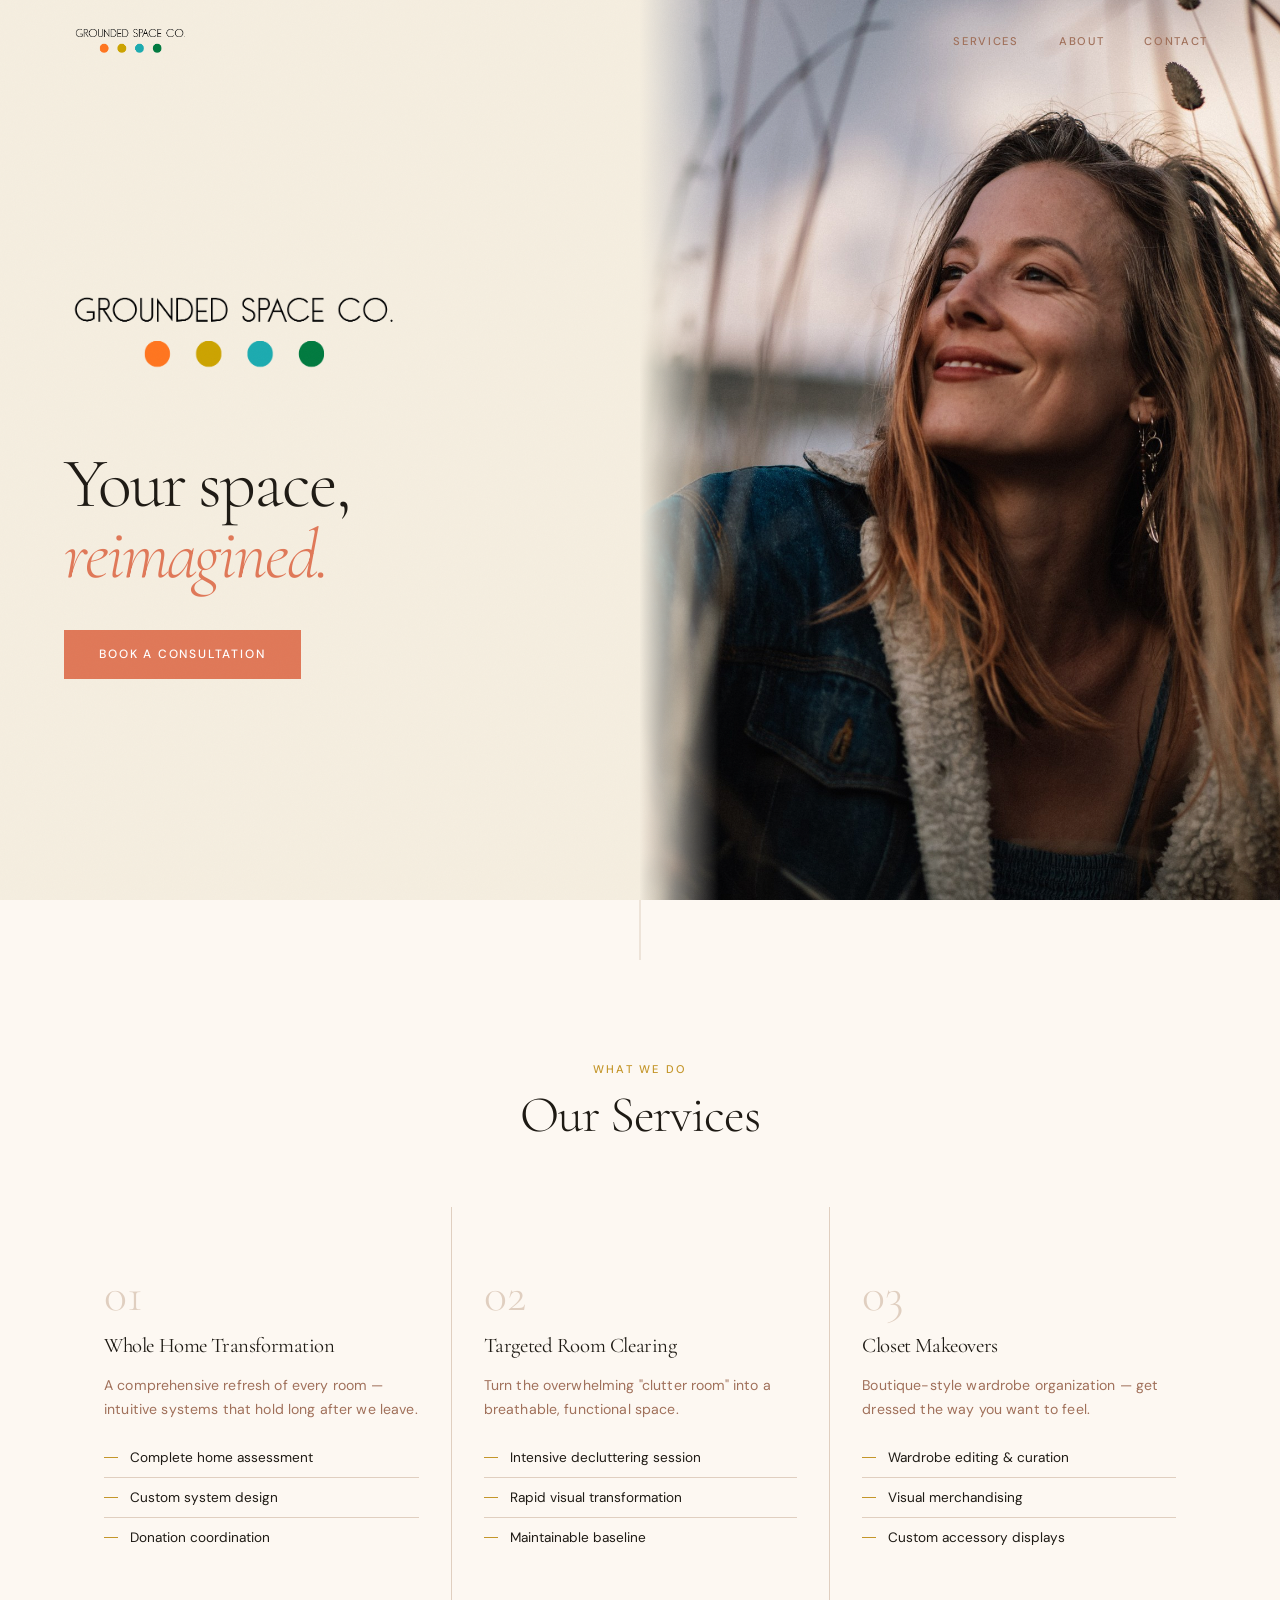
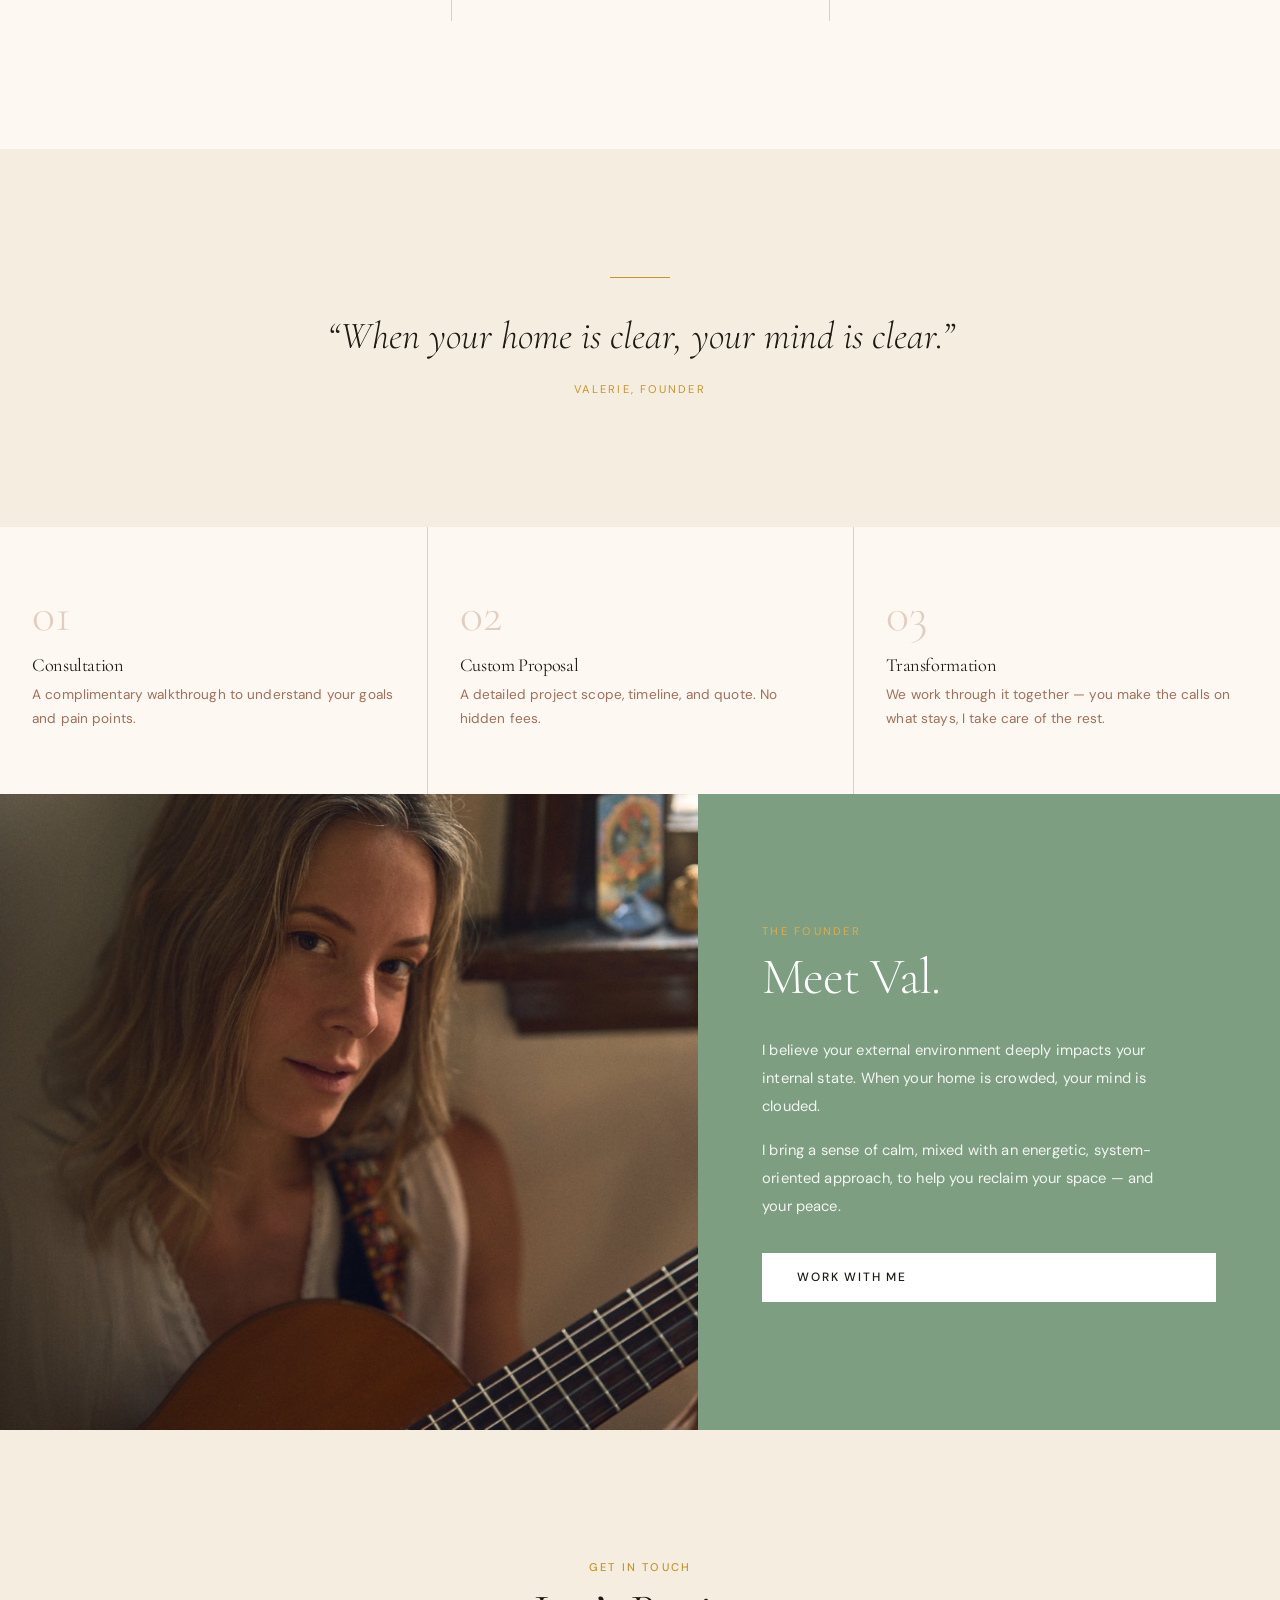
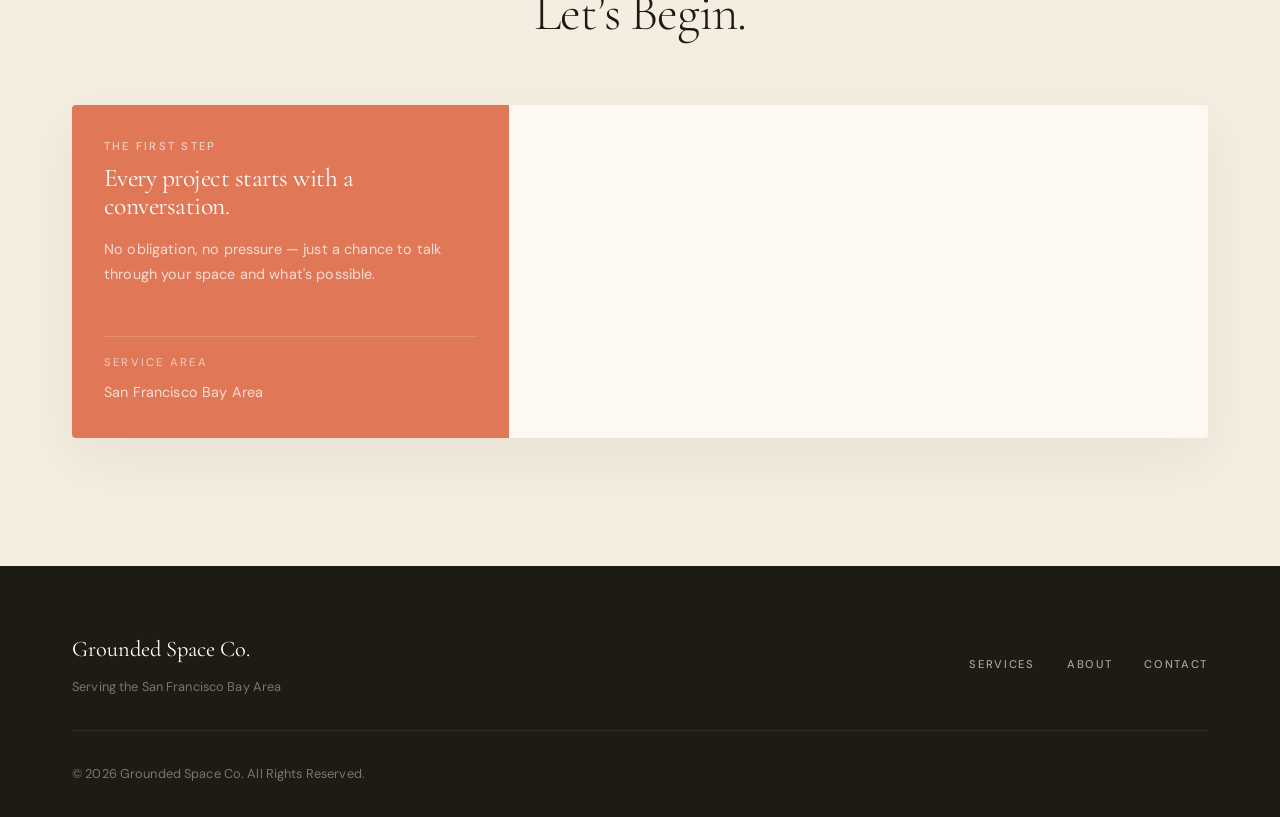
==== commit 321603a8: "Replace inquiry form with Cal.com inline embed, update service area to Bay Area - Swap custom form f" ====
--- a/index.html
+++ b/index.html
@@ -3,8 +3,8 @@
 <head>
     <meta charset="UTF-8">
     <meta name="viewport" content="width=device-width, initial-scale=1.0">
-    <title>Grounded Space Co. | Home Organization in California</title>
-    <meta name="description" content="Grounded Space Co. — premium home organization, closet makeovers, and decluttering services across Northern and Southern California.">
+    <title>Grounded Space Co. | Home Organization in the San Francisco Bay Area</title>
+    <meta name="description" content="Grounded Space Co. — premium home organization, closet makeovers, and decluttering services in the San Francisco Bay Area.">
     <link rel="preconnect" href="https://fonts.googleapis.com">
     <link rel="preconnect" href="https://fonts.gstatic.com" crossorigin>
     <link rel="stylesheet" href="css/styles.css">
@@ -323,61 +323,7 @@
       .contact-form-panel {
         background-color: var(--color-surface);
         padding: var(--space-md);
-      }
-
-      .contact-form-panel h3 { margin-bottom: var(--space-sm); font-size: 1.3rem; }
-
-      .form-row { display: grid; grid-template-columns: 1fr 1fr; gap: var(--space-sm); }
-
-      .form-group { margin-bottom: 0.9rem; }
-
-      .form-group label {
-        display: block;
-        margin-bottom: 0.4rem;
-        font-weight: 500;
-        color: var(--color-text-main);
-        font-size: 0.7rem;
-        text-transform: uppercase;
-        letter-spacing: 0.1em;
-      }
-
-      .form-control {
-        width: 100%;
-        padding: 0.5rem 0;
-        border: none;
-        border-bottom: 1px solid var(--color-border);
-        border-radius: 0;
-        font-family: var(--font-body);
-        font-size: 0.95rem;
-        background-color: transparent;
-        color: var(--color-text-main);
-        transition: border-color var(--transition-speed);
-      }
-
-      .form-control:focus {
-        outline: none;
-        border-bottom-color: var(--color-primary);
-      }
-
-      .form-control::placeholder { color: var(--color-border); }
-
-      select.form-control {
-        cursor: pointer;
-        -webkit-appearance: none;
-        appearance: none;
-        background-image: url("data:image/svg+xml,%3Csvg xmlns='http://www.w3.org/2000/svg' width='12' height='12' viewBox='0 0 12 12'%3E%3Cpath d='M2 4l4 4 4-4' fill='none' stroke='%23A0705A' stroke-width='1.5'/%3E%3C/svg%3E");
-        background-repeat: no-repeat;
-        background-position: right 0 center;
-        padding-right: 1.5rem;
-      }
-
-      textarea.form-control { resize: vertical; min-height: 70px; }
-
-      .form-note {
-        text-align: center;
-        font-size: 0.75rem;
-        color: var(--color-text-muted);
-        margin-top: var(--space-sm);
+        min-height: 0;
       }
 
       /* ---- Footer ---- */
@@ -405,7 +351,6 @@
         .process-step:first-child { border-top: none; }
 
         .contact-layout { grid-template-columns: 1fr; }
-        .form-row { grid-template-columns: 1fr; }
       }
     </style>
 </head>
@@ -548,53 +493,27 @@
                     </div>
                     <div>
                         <div class="contact-info-item">
-                            <span class="label" style="color: rgba(255,255,255,0.55);">Service Areas</span>
-                            <p style="margin-bottom: 0;">Northern California<br>Southern California</p>
+                            <span class="label" style="color: rgba(255,255,255,0.55);">Service Area</span>
+                            <p style="margin-bottom: 0;">San Francisco Bay Area</p>
                         </div>
-                        <div class="contact-info-item">
-                            <span class="label" style="color: rgba(255,255,255,0.55);">Email</span>
-                            <a href="mailto:hello@declutteringwithval.com" class="contact-info-email">hello@declutteringwithval.com</a>
-                        </div>
+
                     </div>
                 </div>
 
                 <div class="contact-form-panel">
-                    <h3>Inquiry Form</h3>
-                    <form action="#" method="POST" onsubmit="event.preventDefault(); window.location.href='https://cal.com/val-bentson-y5qdmx/30min?overlayCalendar=true';">
-                        <div class="form-row">
-                            <div class="form-group">
-                                <label for="firstName">First Name</label>
-                                <input type="text" id="firstName" class="form-control" required placeholder="Jane">
-                            </div>
-                            <div class="form-group">
-                                <label for="lastName">Last Name</label>
-                                <input type="text" id="lastName" class="form-control" required placeholder="Doe">
-                            </div>
-                        </div>
-                        <div class="form-group">
-                            <label for="email">Email</label>
-                            <input type="email" id="email" class="form-control" required placeholder="jane@example.com">
-                        </div>
-                        <div class="form-group">
-                            <label for="location">City &amp; Zip</label>
-                            <input type="text" id="location" class="form-control" placeholder="Beverly Hills, 90210">
-                        </div>
-                        <div class="form-group">
-                            <label for="service">Service of Interest</label>
-                            <select id="service" class="form-control">
-                                <option>Whole Home Transformation</option>
-                                <option>Targeted Room Clearing</option>
-                                <option>Boutique Closet Makeover</option>
-                                <option>Unsure / Need a Recommendation</option>
-                            </select>
-                        </div>
-                        <div class="form-group">
-                            <label for="details">Tell me about your space</label>
-                            <textarea id="details" class="form-control" placeholder="What would you like to transform?"></textarea>
-                        </div>
-                        <button type="submit" class="btn btn-primary" style="width:100%;">Send Inquiry</button>
-                        <p class="form-note">We respond within 48 hours.</p>
-                    </form>
+                    <!-- Cal inline embed code begins -->
+                    <div style="width:100%;height:100%;overflow:scroll" id="my-cal-inline-30min"></div>
+                    <script type="text/javascript">
+                      (function (C, A, L) { let p = function (a, ar) { a.q.push(ar); }; let d = C.document; C.Cal = C.Cal || function () { let cal = C.Cal; let ar = arguments; if (!cal.loaded) { cal.ns = {}; cal.q = cal.q || []; d.head.appendChild(d.createElement("script")).src = A; cal.loaded = true; } if (ar[0] === L) { const api = function () { p(api, arguments); }; const namespace = ar[1]; api.q = api.q || []; if(typeof namespace === "string"){cal.ns[namespace] = cal.ns[namespace] || api;p(cal.ns[namespace], ar);p(cal, ["initNamespace", namespace]);} else p(cal, ar); return;} p(cal, ar); }; })(window, "https://app.cal.com/embed/embed.js", "init");
+                      Cal("init", "30min", {origin:"https://app.cal.com"});
+                      Cal.ns["30min"]("inline", {
+                        elementOrSelector:"#my-cal-inline-30min",
+                        config: {"layout":"month_view","useSlotsViewOnSmallScreen":"true"},
+                        calLink: "val-bentson-y5qdmx/30min",
+                      });
+                      Cal.ns["30min"]("ui", {"hideEventTypeDetails":false,"layout":"month_view"});
+                    </script>
+                    <!-- Cal inline embed code ends -->
                 </div>
 
             </div>
@@ -607,7 +526,7 @@
             <div class="flex justify-between items-center" style="flex-wrap: wrap; gap: var(--space-md);">
                 <div>
                     <div class="footer-brand">Grounded Space Co.</div>
-                    <p>Serving Northern &amp; Southern California</p>
+                    <p>Serving the San Francisco Bay Area</p>
                 </div>
                 <div class="footer-links">
                     <a href="#services">Services</a>
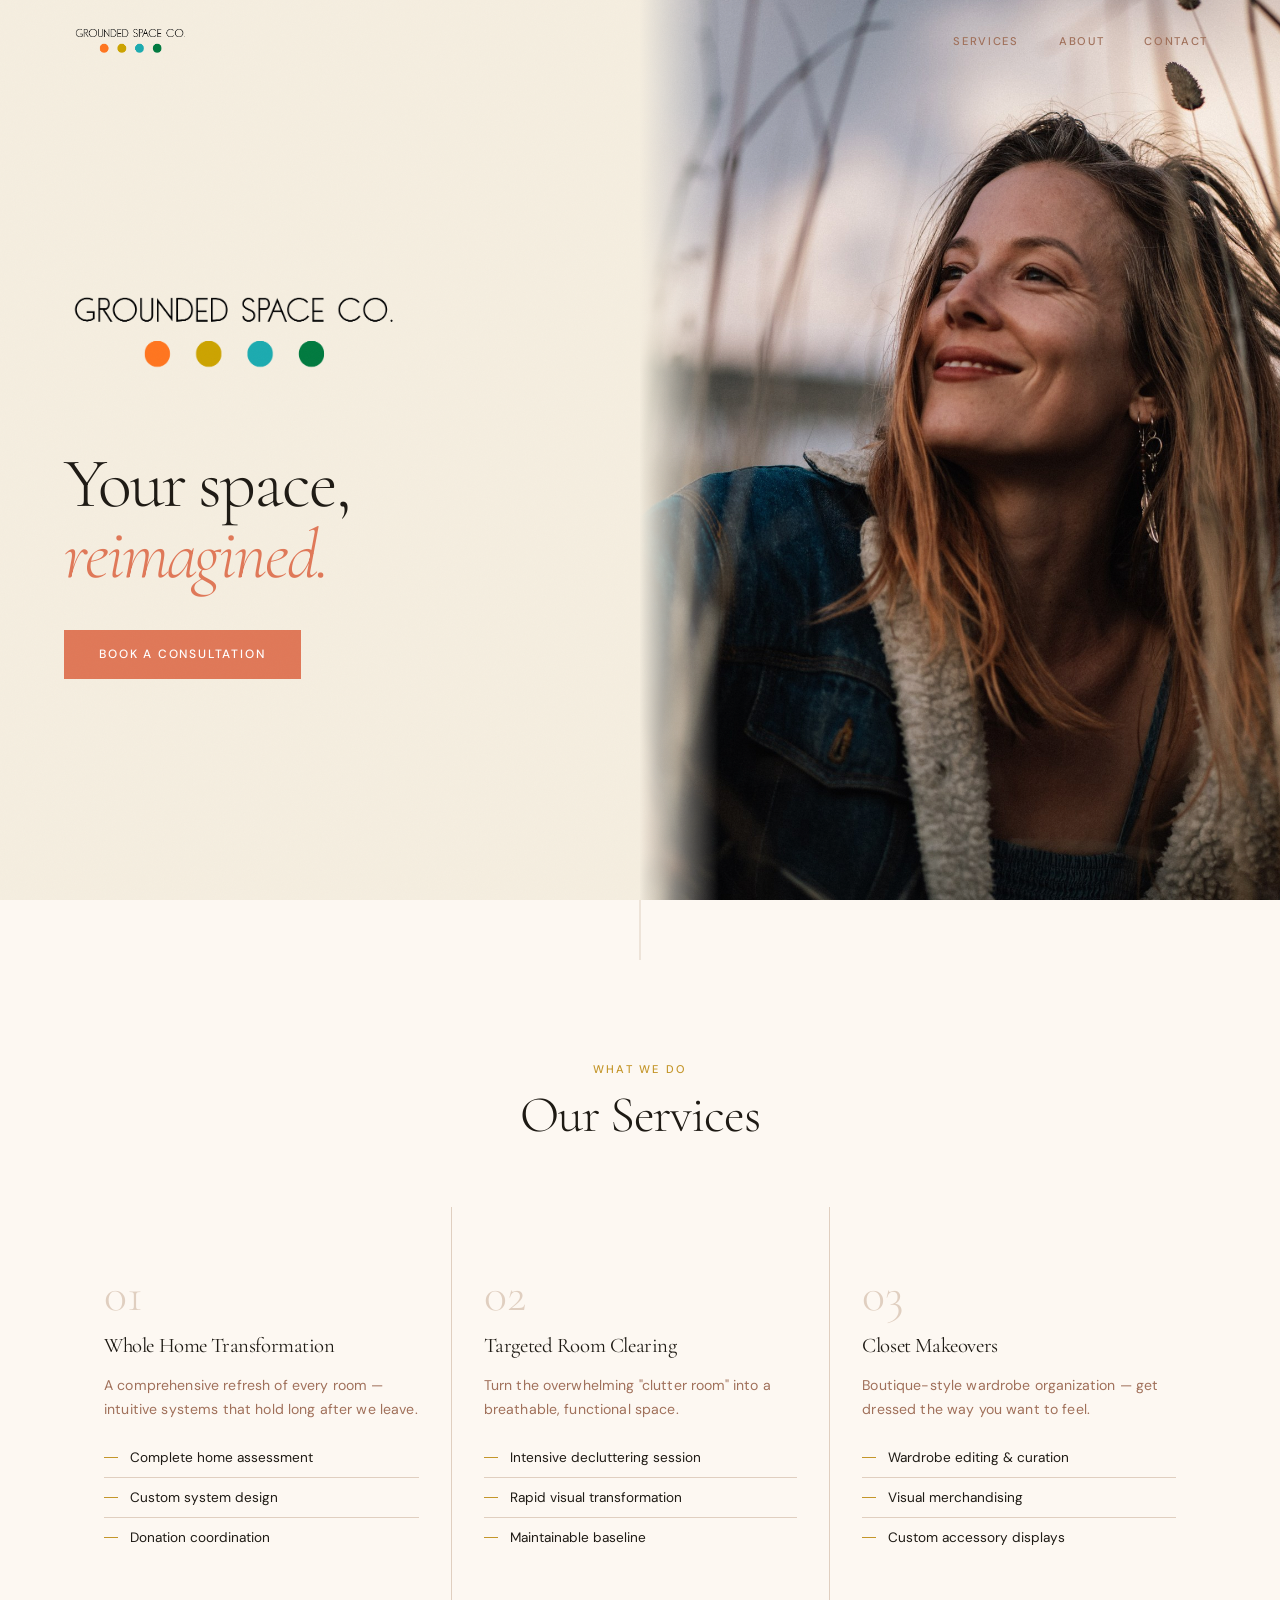
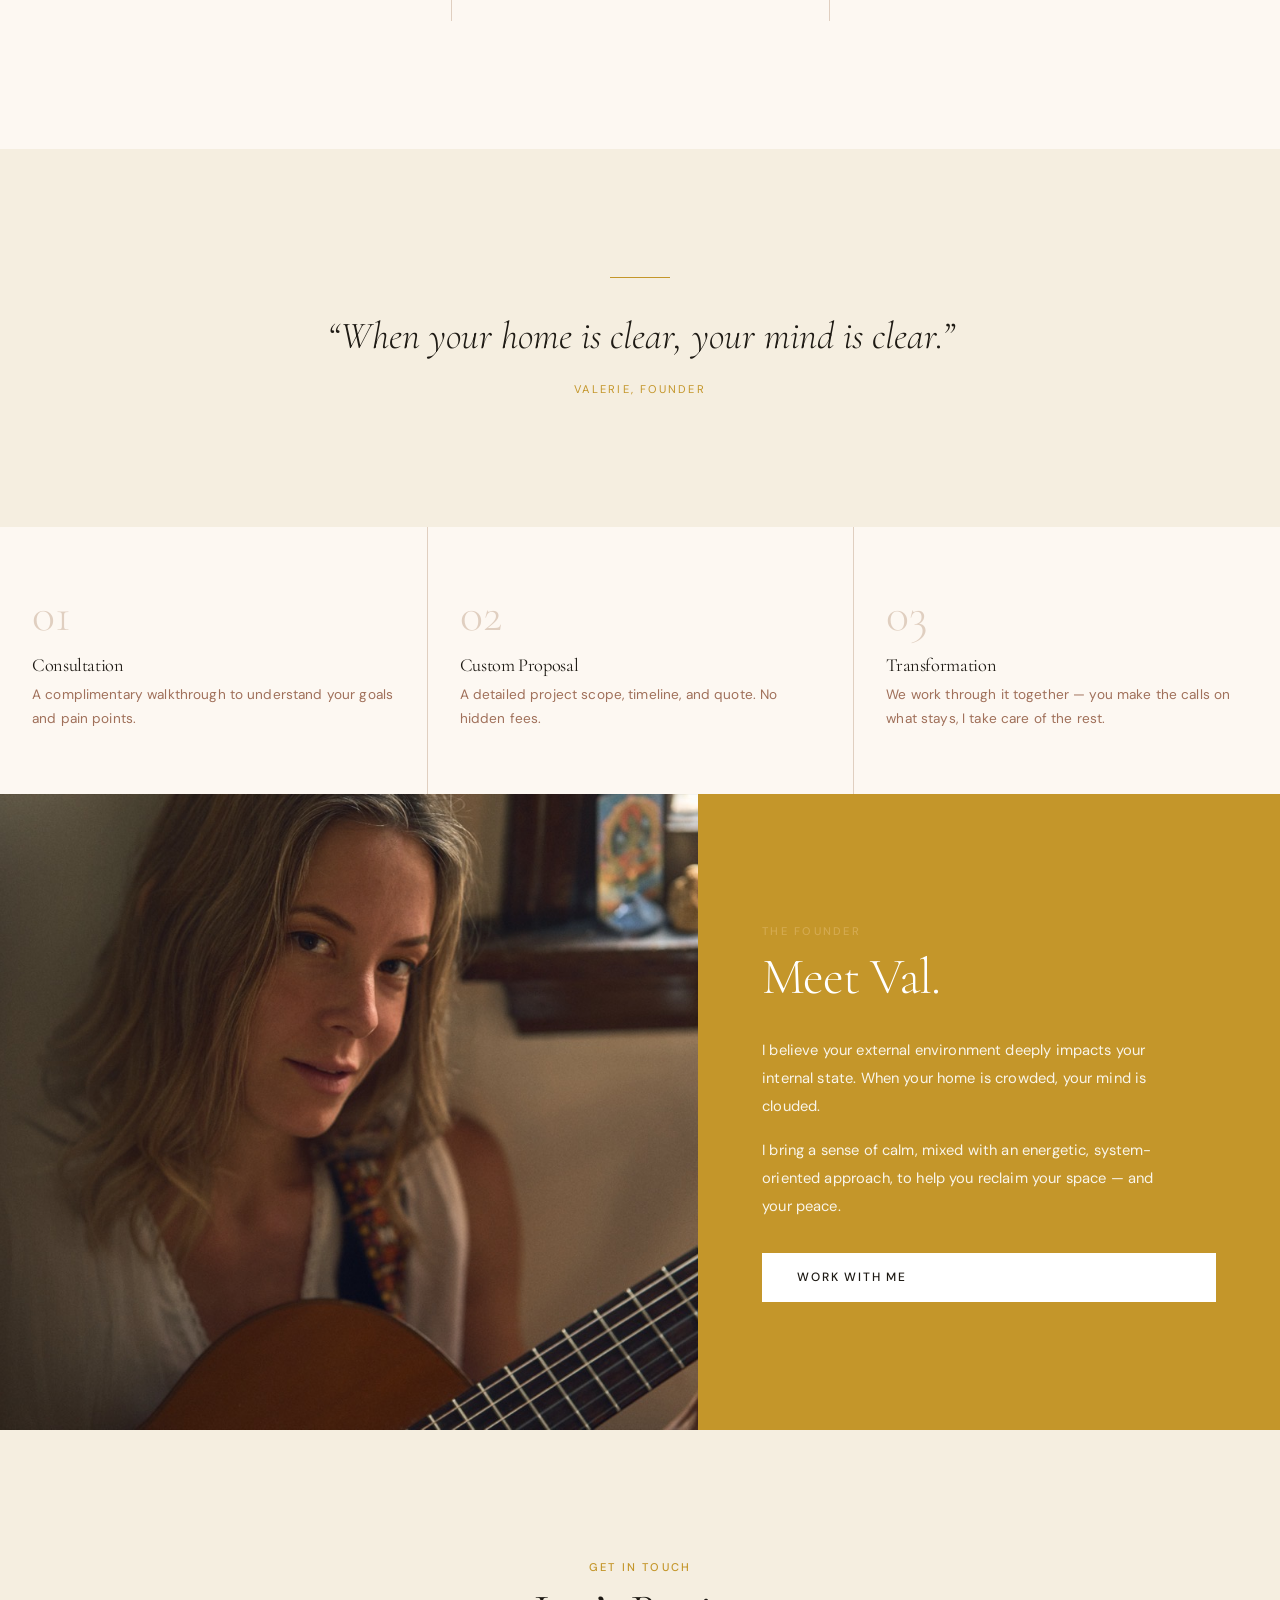
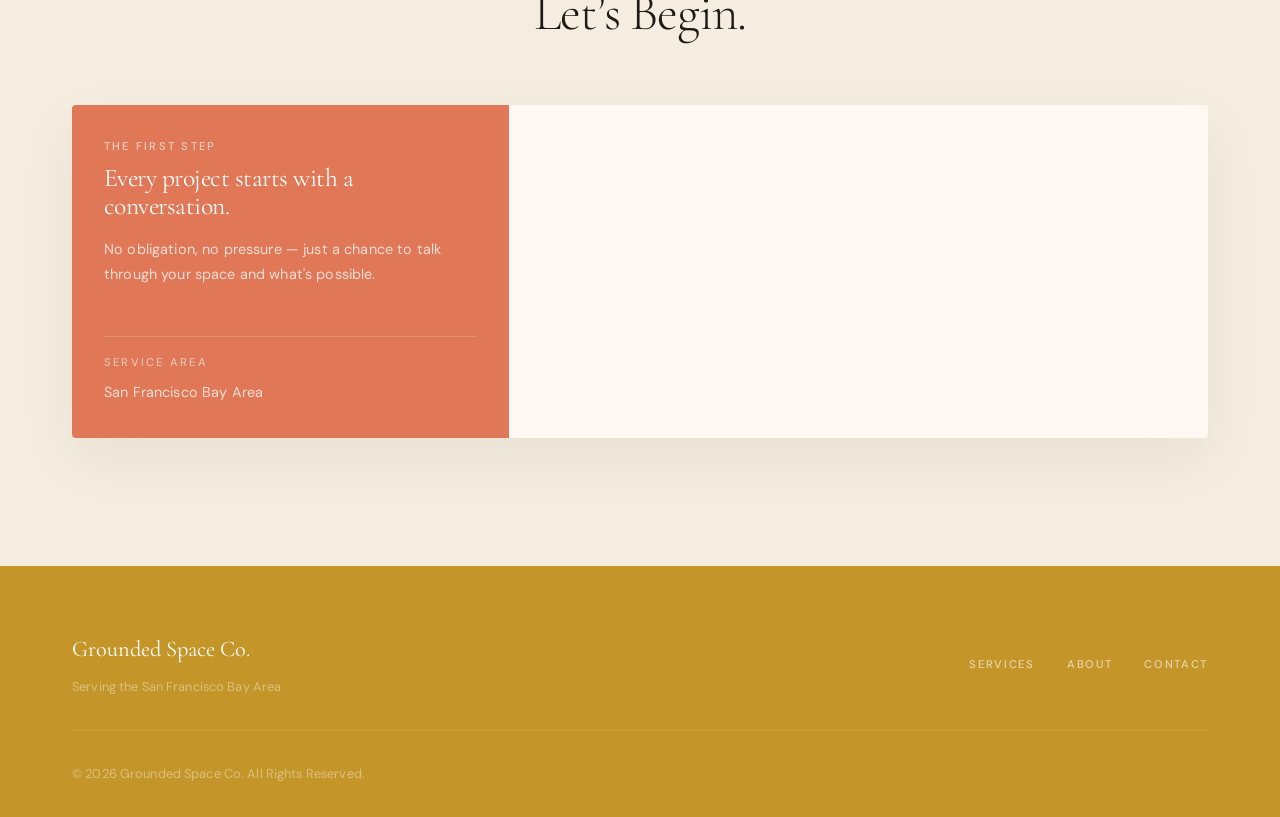
==== commit 24e9a682: "Update about section and footer to golden amber brand color Co-Authored-By: Claude Sonnet 4.6 <norep" ====
--- a/index.html
+++ b/index.html
@@ -194,7 +194,7 @@
 
       /* ---- About / Meet Val ---- */
       .about-section {
-        background-color: #7D9E80;
+        background-color: #C4962A;
         color: white;
         overflow: hidden;
       }
@@ -328,7 +328,7 @@
 
       /* ---- Footer ---- */
       .footer {
-        background-color: #1E1A14;
+        background-color: #C4962A;
       }
 
       /* ---- Responsive ---- */
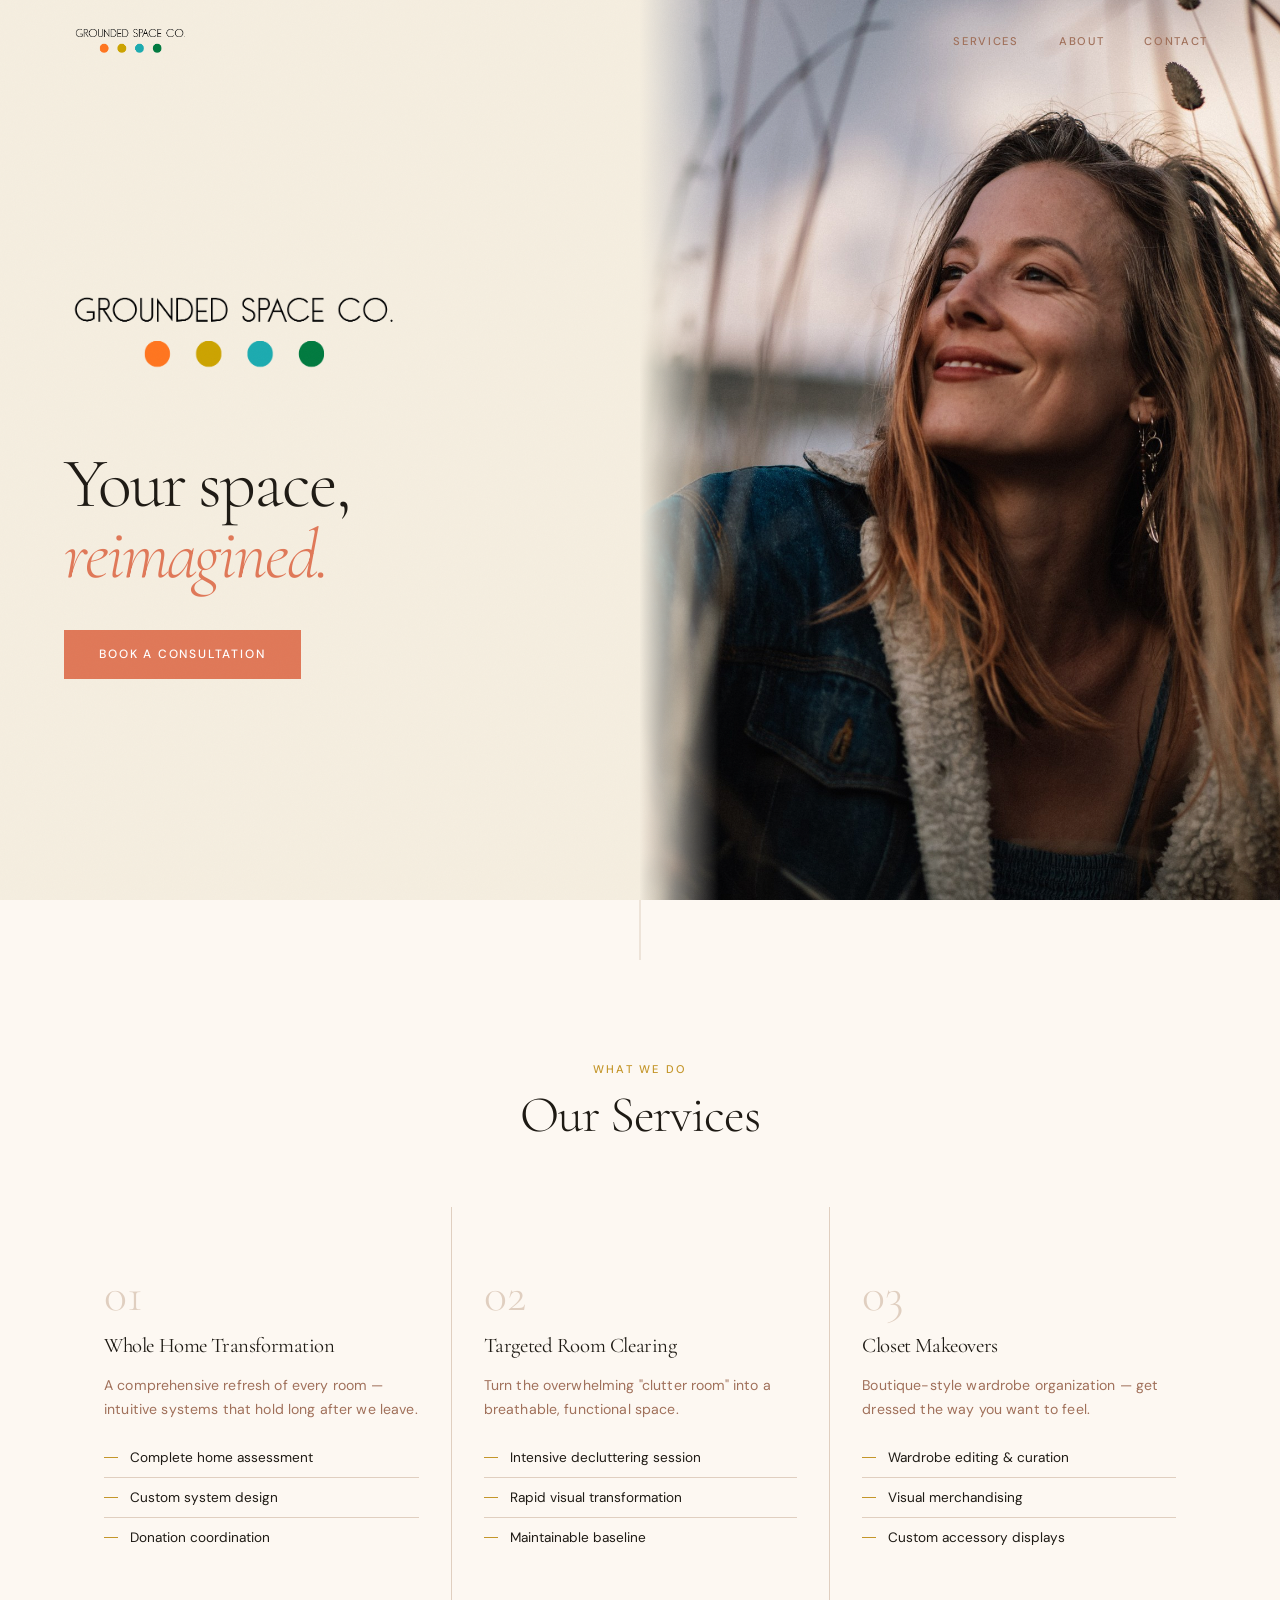
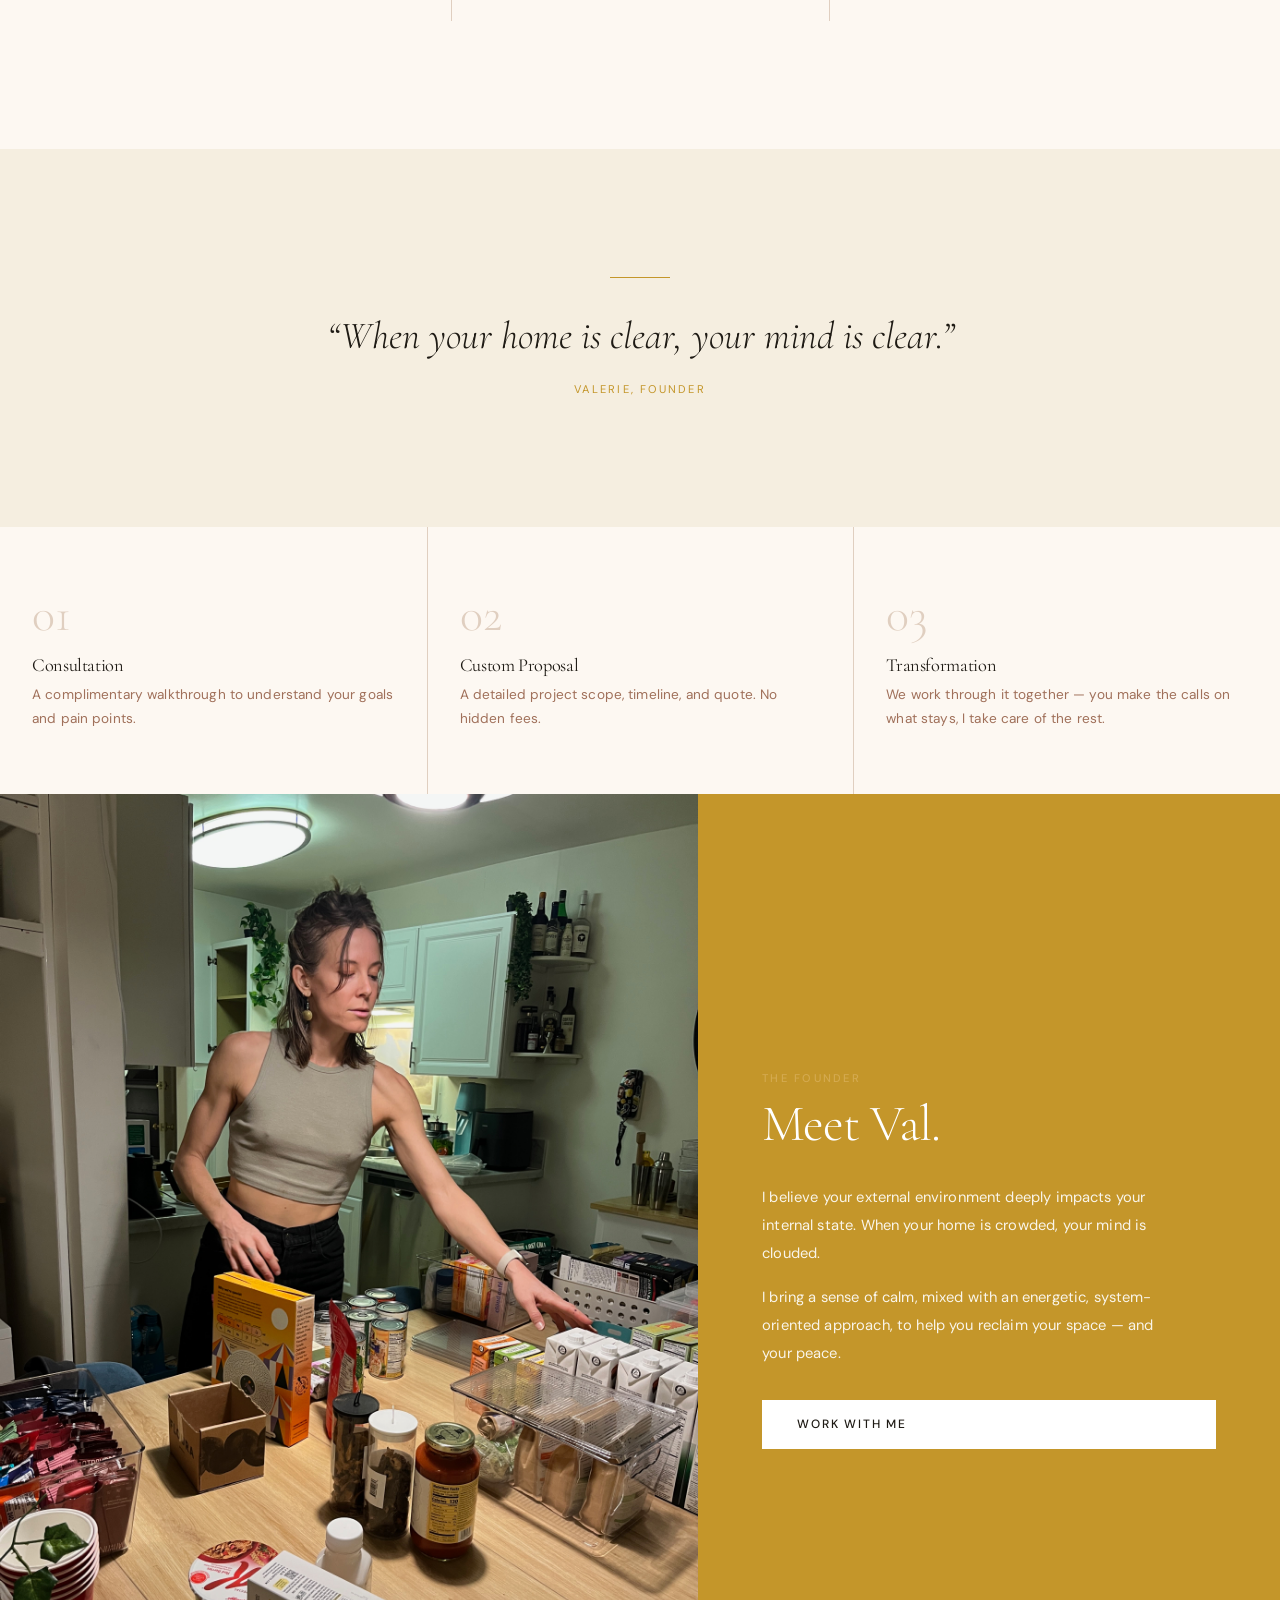
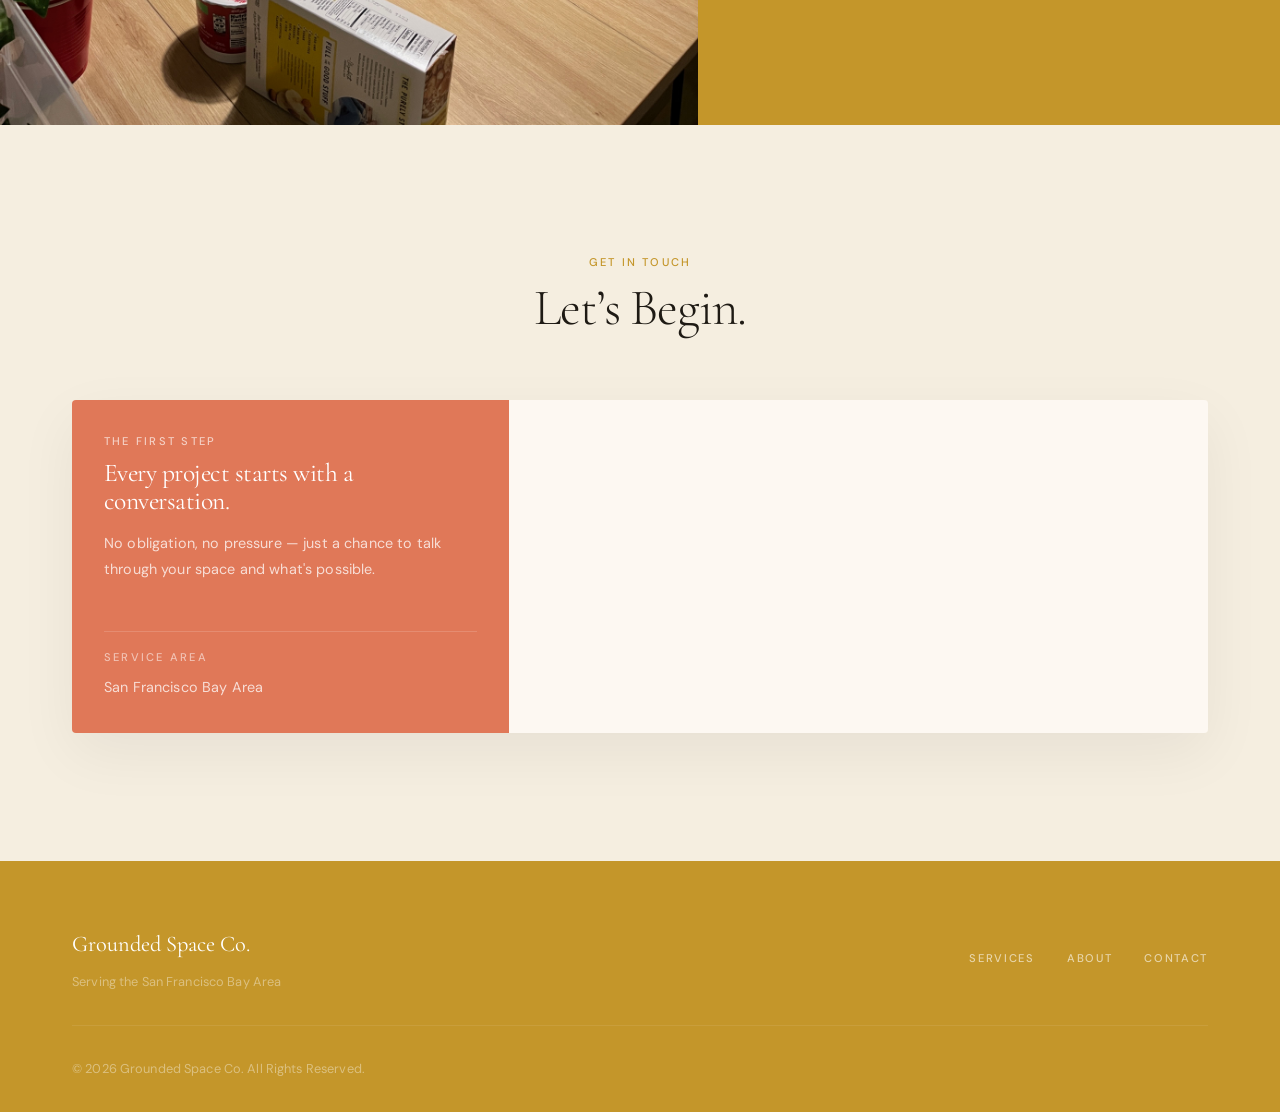
==== commit 12c88254: "Use IMG_9253.jpeg as founder photo in about section Co-Authored-By: Claude Sonnet 4.6 <noreply@anthr" ====
--- a/index.html
+++ b/index.html
@@ -460,7 +460,7 @@
     <section class="about-section" id="about">
         <div class="about-grid">
             <div class="about-image img-reveal reveal-left">
-                <img src="images/val-portrait-direct-02.jpg" alt="Valerie — Founder">
+                <img src="resources/IMG_9253.jpeg" alt="Valerie — Founder">
             </div>
             <div class="about-content reveal-right">
                 <span class="label" style="color: var(--color-accent-light);">The Founder</span>
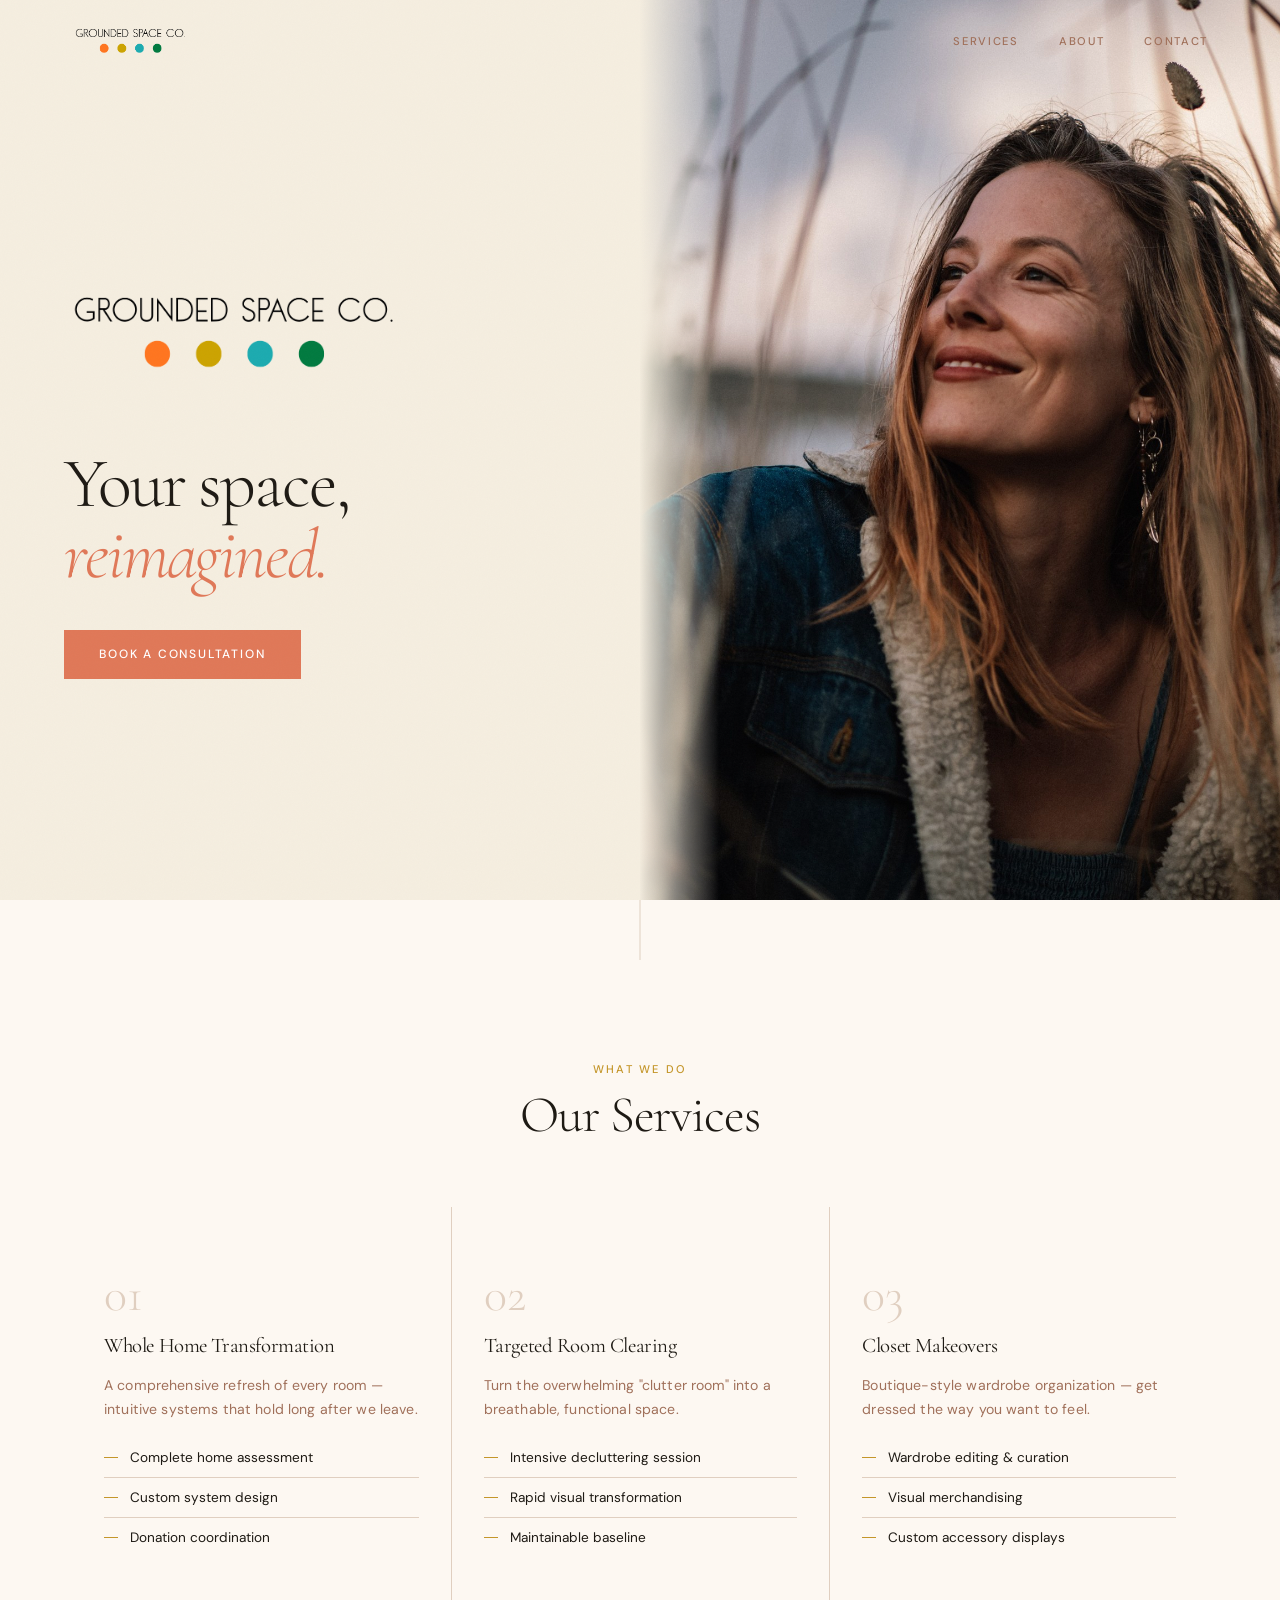
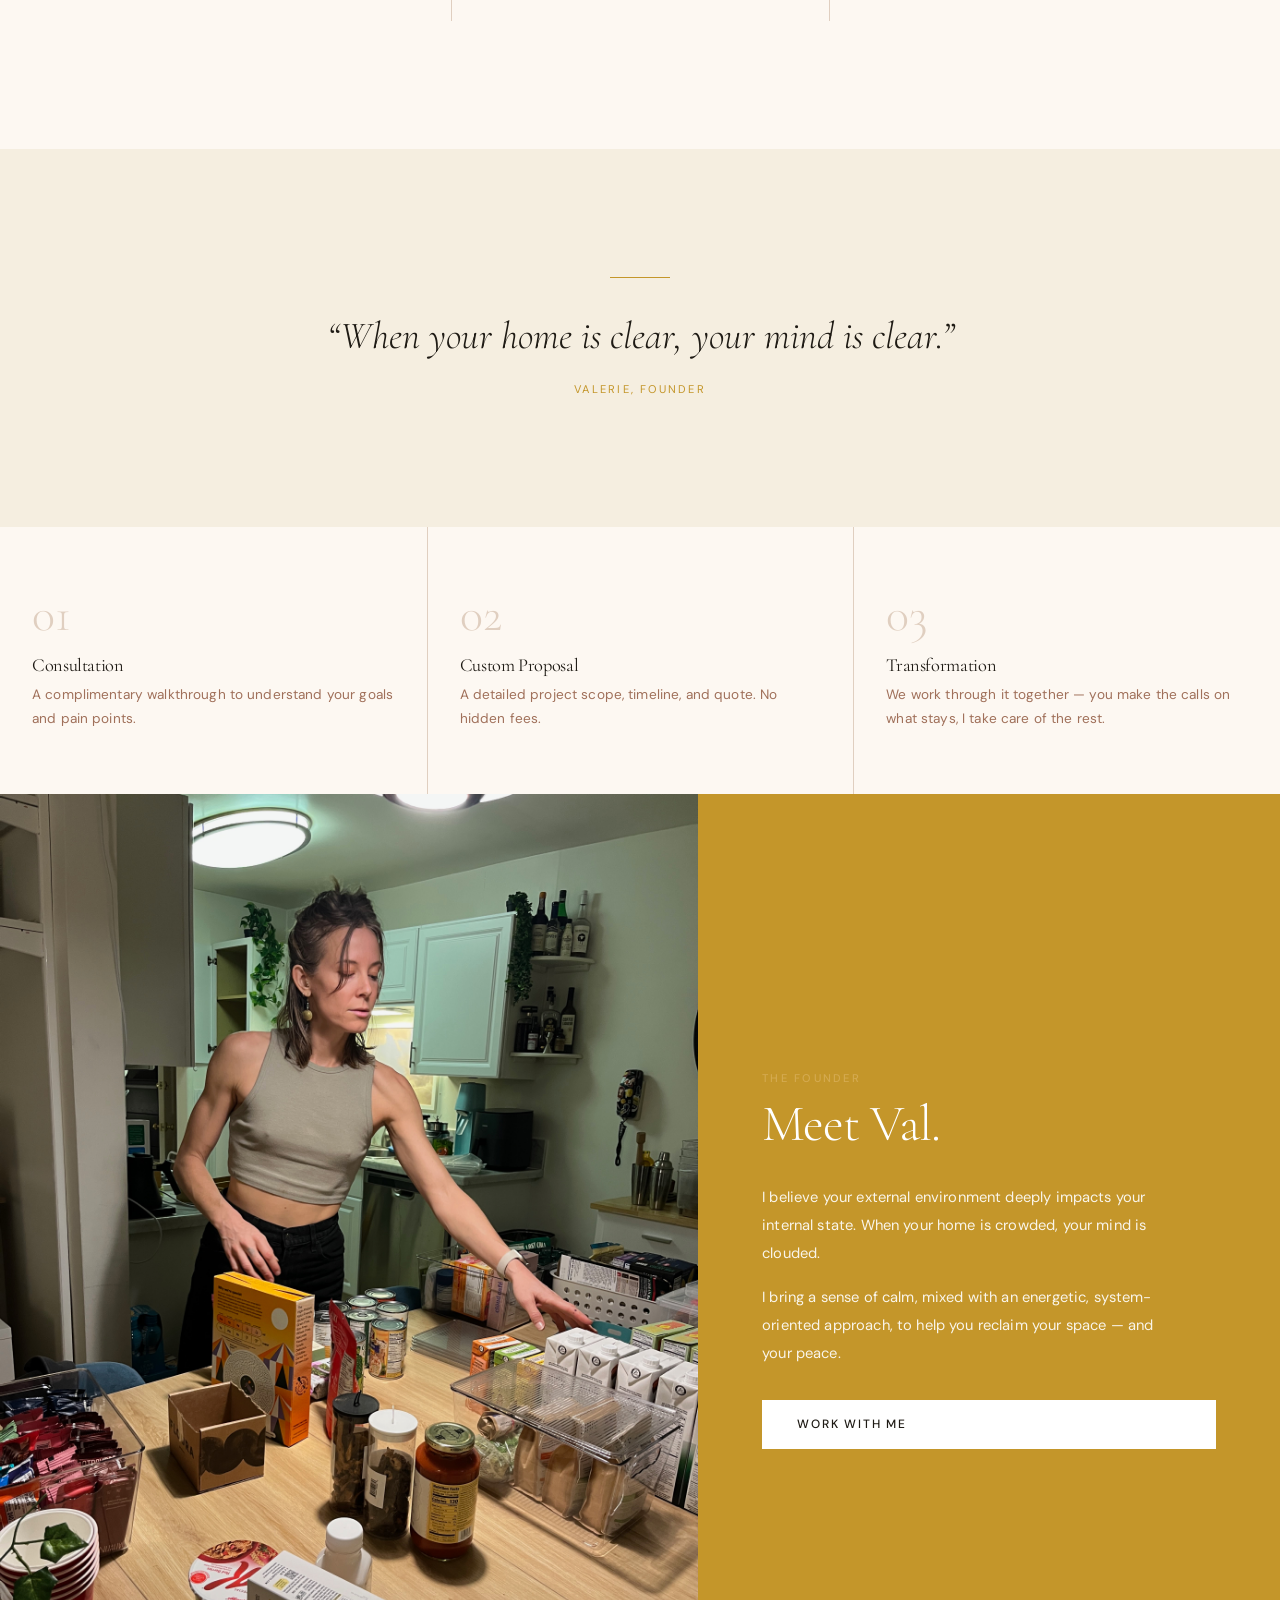
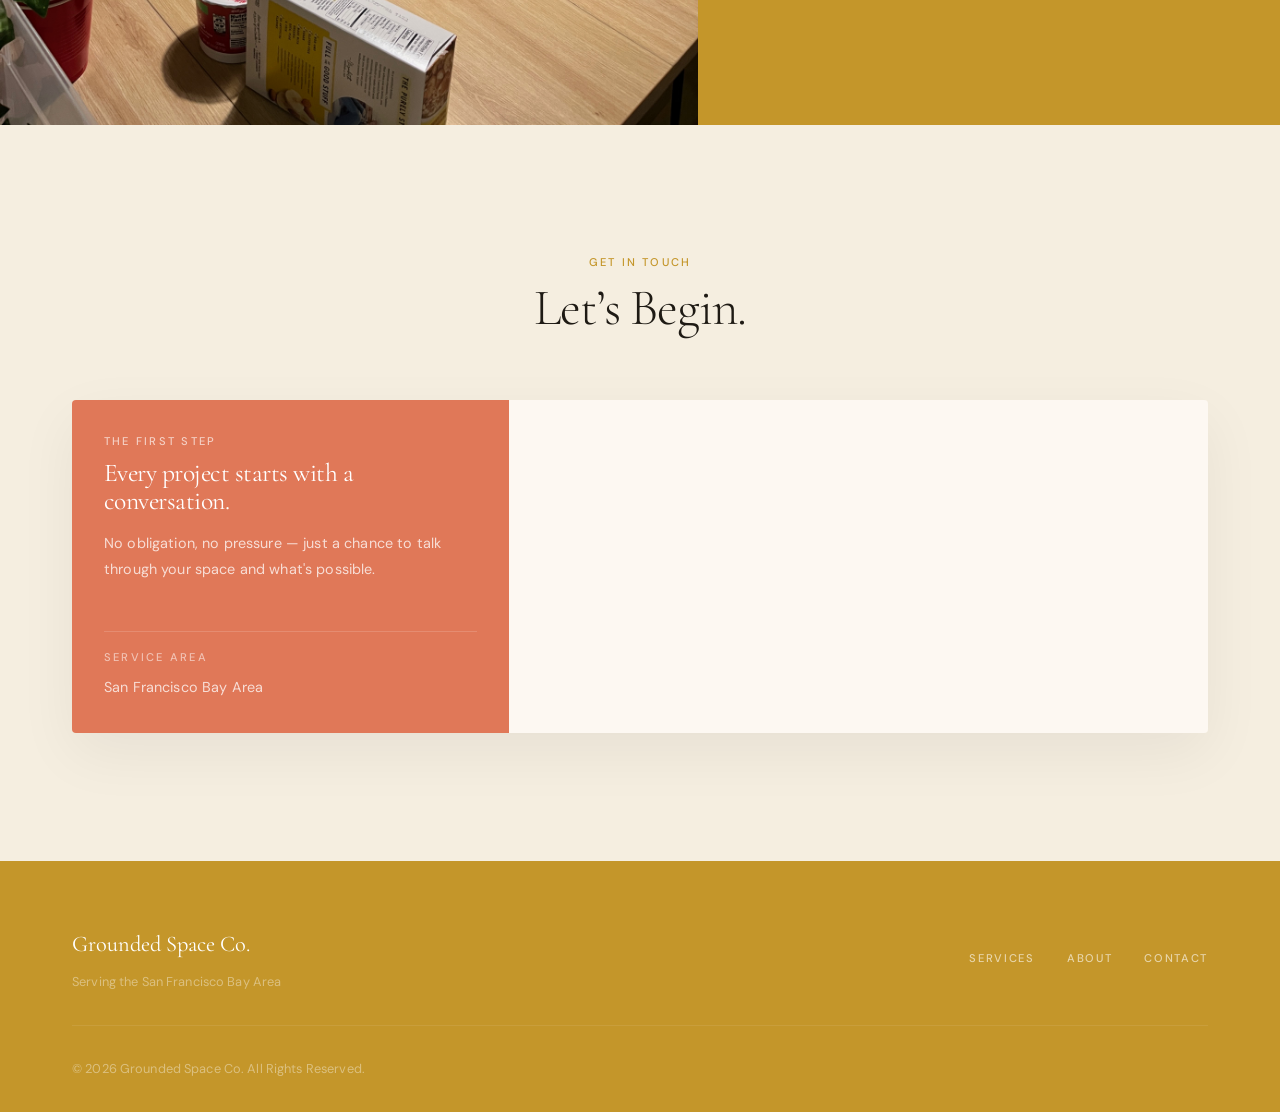
==== commit b5d8551d: "Fix about photo cropping on mobile — anchor to top so face is visible Co-Authored-By: Claude Sonnet " ====
--- a/index.html
+++ b/index.html
@@ -213,6 +213,7 @@
       .about-image img {
         width: 100%; height: 100%;
         object-fit: cover;
+        object-position: top;
         display: block;
       }
 
